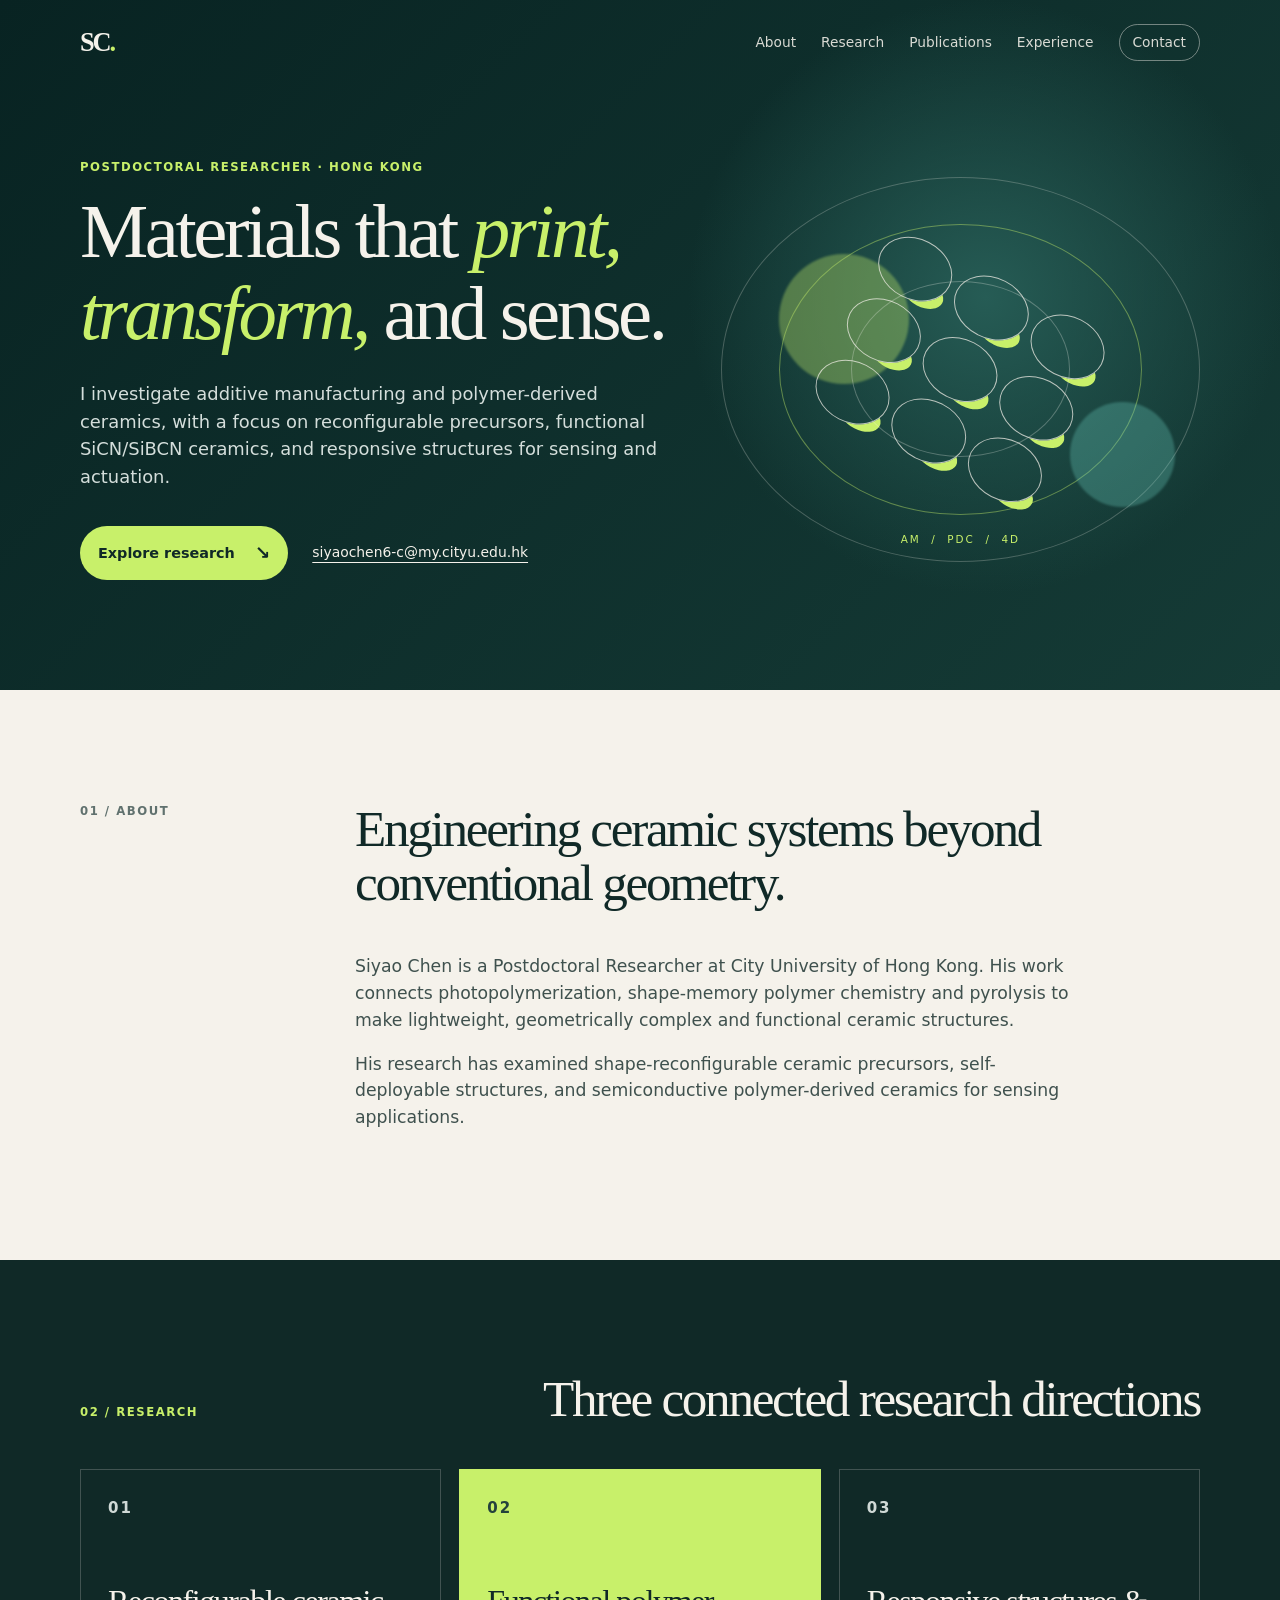
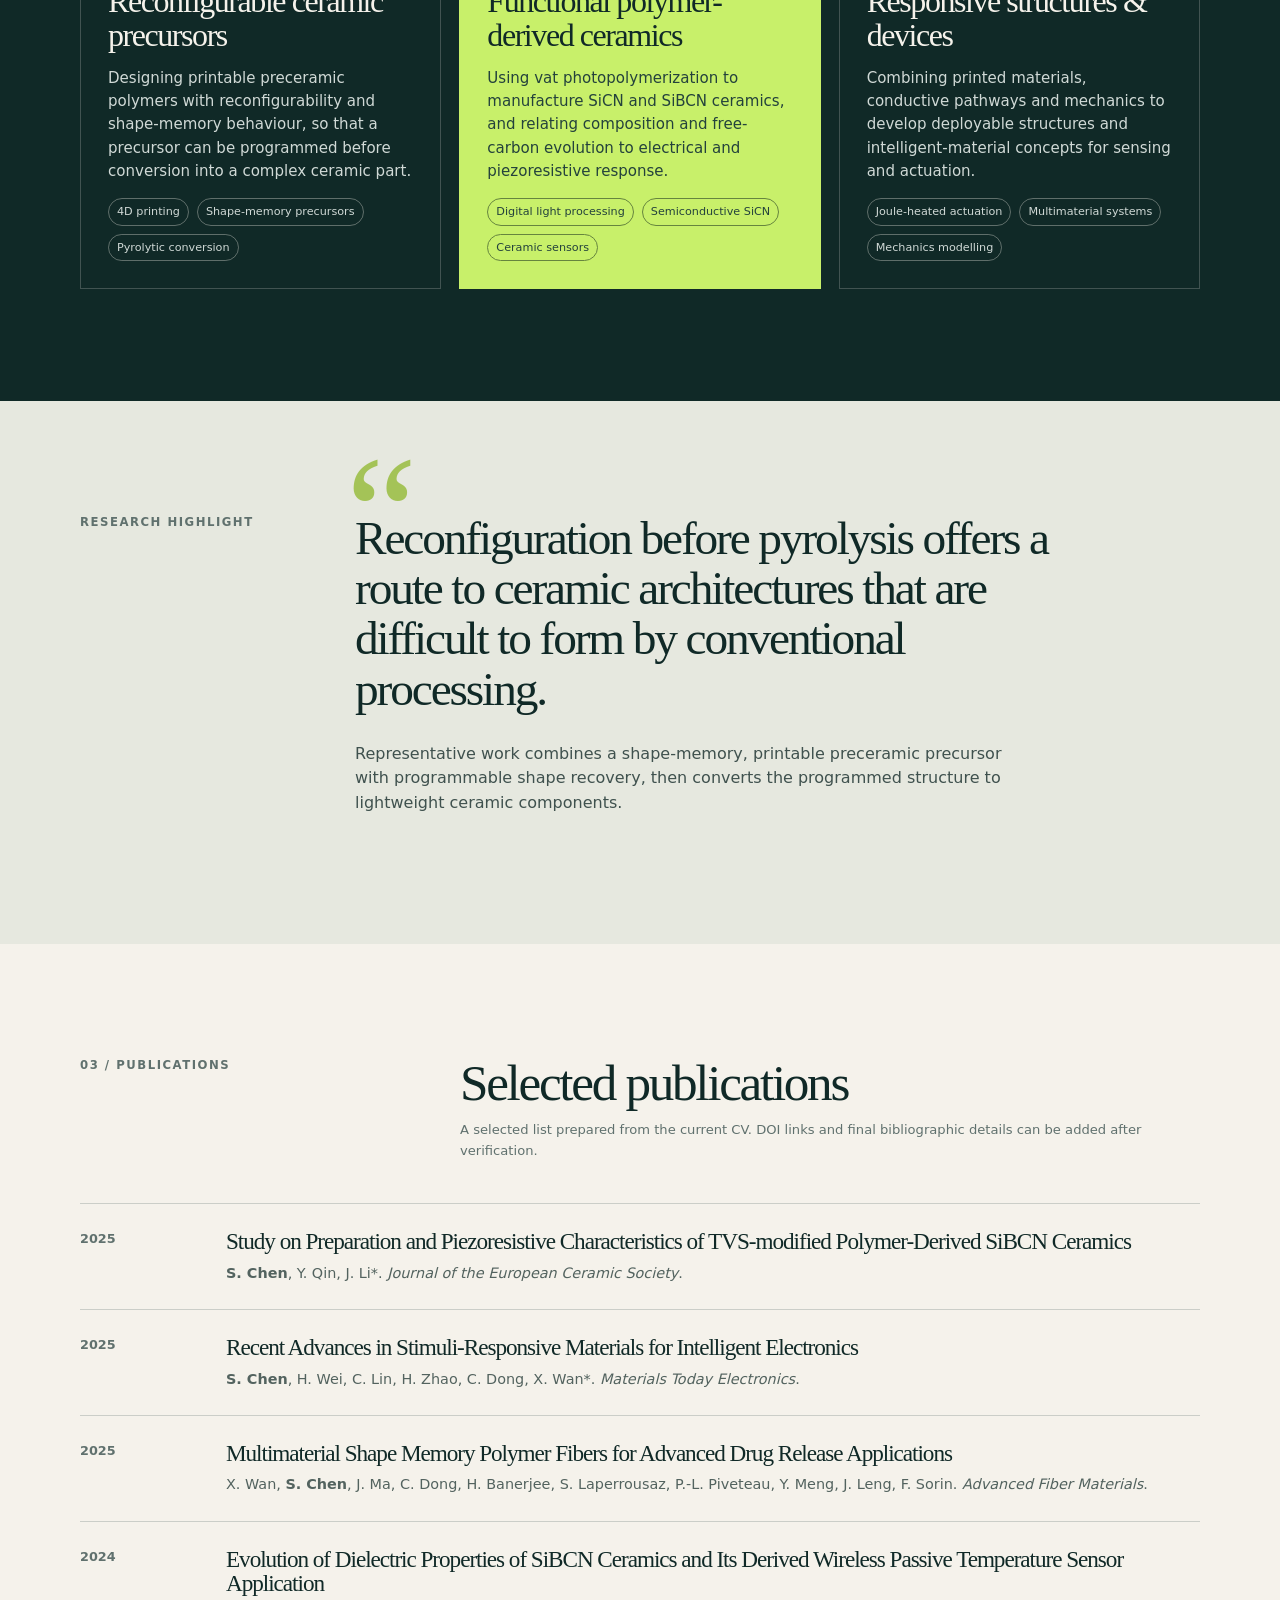
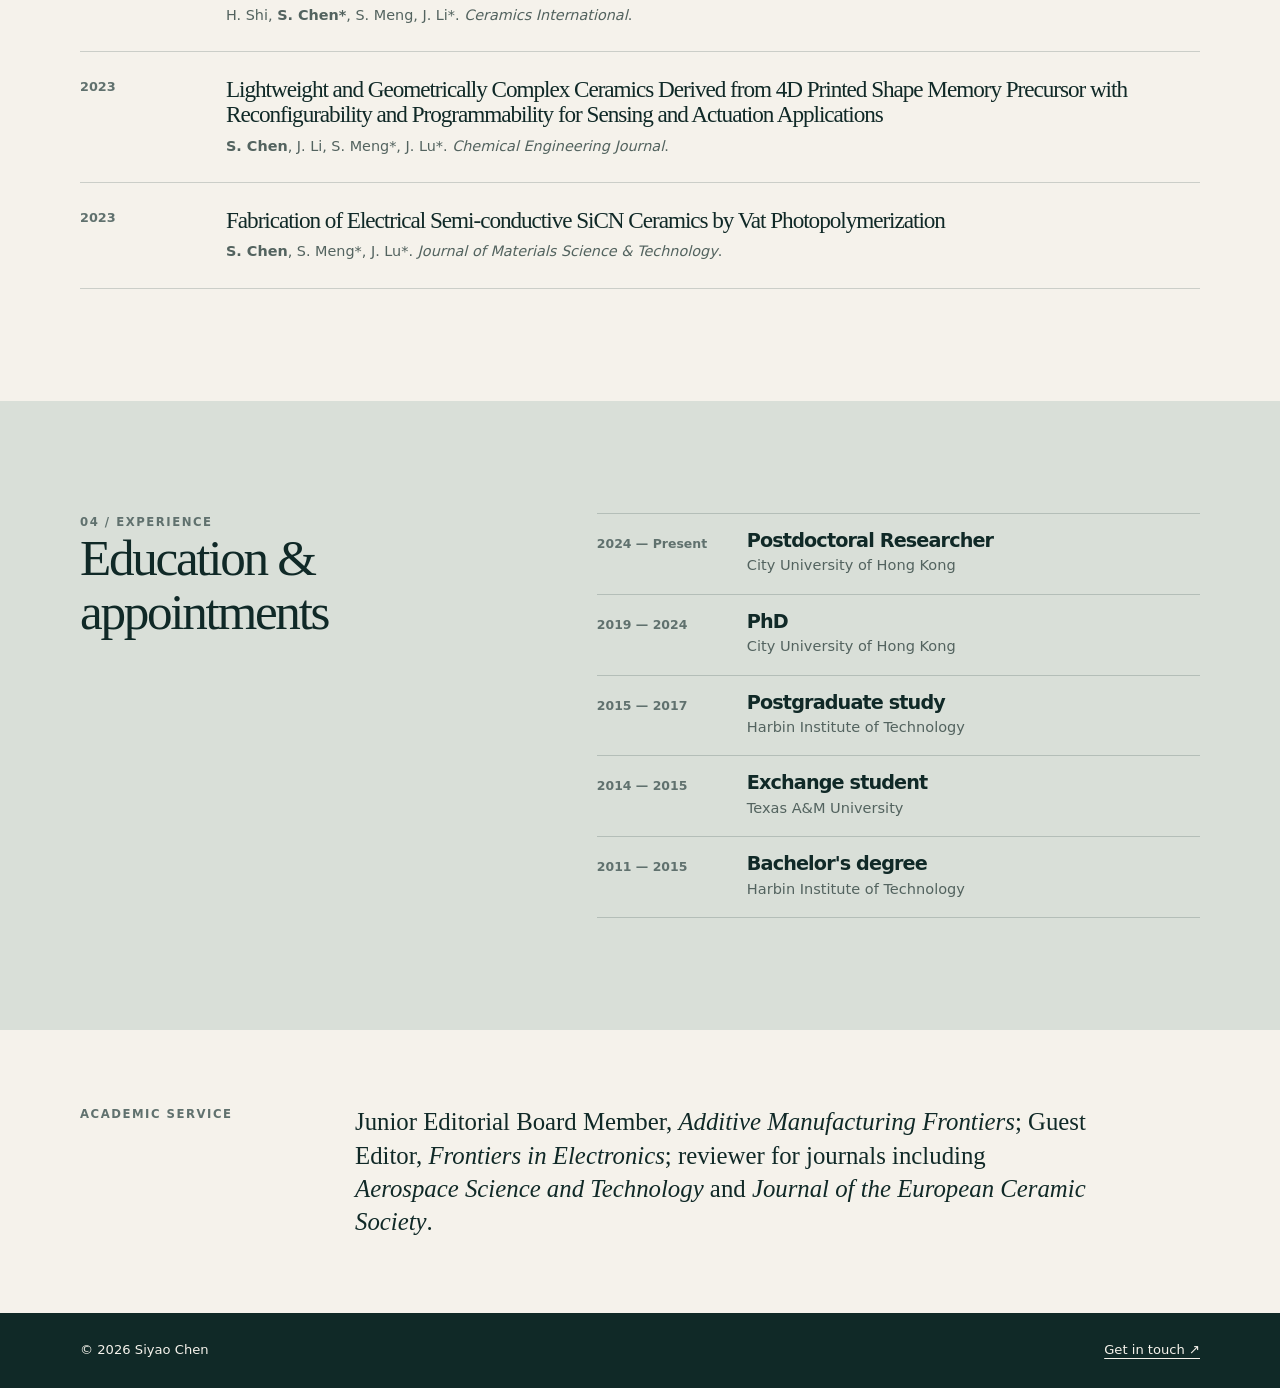
==== index.html @ cddb9f26 "Add files via upload" ====
<!doctype html>
<html lang="en">
  <head>
    <meta charset="utf-8">
    <meta name="viewport" content="width=device-width, initial-scale=1">
    <meta name="description" content="Siyao Chen — Postdoctoral Researcher working on additive manufacturing, polymer-derived ceramics, and intelligent material systems.">
    <meta name="theme-color" content="#0b2928">
    <title>Siyao Chen | Additive Manufacturing &amp; Polymer-Derived Ceramics</title>
    <link rel="stylesheet" href="styles.css">
  </head>
  <body>
    <a class="skip-link" href="#main">Skip to content</a>

    <header class="site-header">
      <div class="shell nav-wrap">
        <a class="wordmark" href="#top" aria-label="Siyao Chen home">SC<span>.</span></a>
        <button class="menu-toggle" type="button" aria-expanded="false" aria-controls="site-nav">
          <span class="sr-only">Open navigation</span><i></i><i></i>
        </button>
        <nav id="site-nav" class="site-nav" aria-label="Primary navigation">
          <a href="#about">About</a>
          <a href="#research">Research</a>
          <a href="#publications">Publications</a>
          <a href="#experience">Experience</a>
          <a class="contact-link" href="mailto:siyaochen6-c@my.cityu.edu.hk">Contact</a>
        </nav>
      </div>
    </header>

    <main id="main">
      <section id="top" class="hero">
        <div class="shell hero-grid">
          <div class="hero-copy">
            <p class="eyebrow">Postdoctoral Researcher · Hong Kong</p>
            <h1>Materials that <em>print, transform,</em> and sense.</h1>
            <p class="lede">I investigate additive manufacturing and polymer-derived ceramics, with a focus on reconfigurable precursors, functional SiCN/SiBCN ceramics, and responsive structures for sensing and actuation.</p>
            <div class="hero-actions">
              <a class="button button-primary" href="#research">Explore research <span>↘</span></a>
              <a class="text-link" href="mailto:siyaochen6-c@my.cityu.edu.hk">siyaochen6-c@my.cityu.edu.hk</a>
            </div>
          </div>
          <div class="hero-art" aria-hidden="true">
            <div class="orb orb-one"></div><div class="orb orb-two"></div>
            <div class="lattice">
              <span></span><span></span><span></span><span></span><span></span><span></span><span></span><span></span><span></span>
            </div>
            <p>AM&nbsp; / &nbsp;PDC&nbsp; / &nbsp;4D</p>
          </div>
        </div>
      </section>

      <section id="about" class="section about-section">
        <div class="shell split-heading">
          <p class="section-index">01 / About</p>
          <div>
            <h2>Engineering ceramic systems beyond conventional geometry.</h2>
            <p>Siyao Chen is a Postdoctoral Researcher at City University of Hong Kong. His work connects photopolymerization, shape-memory polymer chemistry and pyrolysis to make lightweight, geometrically complex and functional ceramic structures.</p>
            <p>His research has examined shape-reconfigurable ceramic precursors, self-deployable structures, and semiconductive polymer-derived ceramics for sensing applications.</p>
          </div>
        </div>
      </section>

      <section id="research" class="section research-section">
        <div class="shell">
          <div class="section-head"><p class="section-index">02 / Research</p><h2>Three connected research directions</h2></div>
          <div class="research-grid">
            <article class="research-card">
              <p class="card-number">01</p>
              <h3>Reconfigurable ceramic precursors</h3>
              <p>Designing printable preceramic polymers with reconfigurability and shape-memory behaviour, so that a precursor can be programmed before conversion into a complex ceramic part.</p>
              <ul><li>4D printing</li><li>Shape-memory precursors</li><li>Pyrolytic conversion</li></ul>
            </article>
            <article class="research-card feature-card">
              <p class="card-number">02</p>
              <h3>Functional polymer-derived ceramics</h3>
              <p>Using vat photopolymerization to manufacture SiCN and SiBCN ceramics, and relating composition and free-carbon evolution to electrical and piezoresistive response.</p>
              <ul><li>Digital light processing</li><li>Semiconductive SiCN</li><li>Ceramic sensors</li></ul>
            </article>
            <article class="research-card">
              <p class="card-number">03</p>
              <h3>Responsive structures &amp; devices</h3>
              <p>Combining printed materials, conductive pathways and mechanics to develop deployable structures and intelligent-material concepts for sensing and actuation.</p>
              <ul><li>Joule-heated actuation</li><li>Multimaterial systems</li><li>Mechanics modelling</li></ul>
            </article>
          </div>
        </div>
      </section>

      <section class="section highlight-section">
        <div class="shell highlight-grid">
          <p class="section-index">Research highlight</p>
          <div class="highlight-copy">
            <p class="quote-mark">“</p>
            <h2>Reconfiguration before pyrolysis offers a route to ceramic architectures that are difficult to form by conventional processing.</h2>
            <p>Representative work combines a shape-memory, printable preceramic precursor with programmable shape recovery, then converts the programmed structure to lightweight ceramic components.</p>
          </div>
        </div>
      </section>

      <section id="publications" class="section publications-section">
        <div class="shell">
          <div class="section-head publication-head"><p class="section-index">03 / Publications</p><div><h2>Selected publications</h2><p class="small-note">A selected list prepared from the current CV. DOI links and final bibliographic details can be added after verification.</p></div></div>
          <ol class="publication-list">
            <li><span class="pub-year">2025</span><div><h3>Study on Preparation and Piezoresistive Characteristics of TVS-modified Polymer-Derived SiBCN Ceramics</h3><p><strong>S. Chen</strong>, Y. Qin, J. Li*. <em>Journal of the European Ceramic Society</em>.</p></div></li>
            <li><span class="pub-year">2025</span><div><h3>Recent Advances in Stimuli-Responsive Materials for Intelligent Electronics</h3><p><strong>S. Chen</strong>, H. Wei, C. Lin, H. Zhao, C. Dong, X. Wan*. <em>Materials Today Electronics</em>.</p></div></li>
            <li><span class="pub-year">2025</span><div><h3>Multimaterial Shape Memory Polymer Fibers for Advanced Drug Release Applications</h3><p>X. Wan, <strong>S. Chen</strong>, J. Ma, C. Dong, H. Banerjee, S. Laperrousaz, P.-L. Piveteau, Y. Meng, J. Leng, F. Sorin. <em>Advanced Fiber Materials</em>.</p></div></li>
            <li><span class="pub-year">2024</span><div><h3>Evolution of Dielectric Properties of SiBCN Ceramics and Its Derived Wireless Passive Temperature Sensor Application</h3><p>H. Shi, <strong>S. Chen*</strong>, S. Meng, J. Li*. <em>Ceramics International</em>.</p></div></li>
            <li><span class="pub-year">2023</span><div><h3>Lightweight and Geometrically Complex Ceramics Derived from 4D Printed Shape Memory Precursor with Reconfigurability and Programmability for Sensing and Actuation Applications</h3><p><strong>S. Chen</strong>, J. Li, S. Meng*, J. Lu*. <em>Chemical Engineering Journal</em>.</p></div></li>
            <li><span class="pub-year">2023</span><div><h3>Fabrication of Electrical Semi-conductive SiCN Ceramics by Vat Photopolymerization</h3><p><strong>S. Chen</strong>, S. Meng*, J. Lu*. <em>Journal of Materials Science &amp; Technology</em>.</p></div></li>
          </ol>
        </div>
      </section>

      <section id="experience" class="section experience-section">
        <div class="shell experience-grid">
          <div><p class="section-index">04 / Experience</p><h2>Education &amp; appointments</h2></div>
          <div class="timeline">
            <article><p>2024 — Present</p><div><h3>Postdoctoral Researcher</h3><p>City University of Hong Kong</p></div></article>
            <article><p>2019 — 2024</p><div><h3>PhD</h3><p>City University of Hong Kong</p></div></article>
            <article><p>2015 — 2017</p><div><h3>Postgraduate study</h3><p>Harbin Institute of Technology</p></div></article>
            <article><p>2014 — 2015</p><div><h3>Exchange student</h3><p>Texas A&amp;M University</p></div></article>
            <article><p>2011 — 2015</p><div><h3>Bachelor's degree</h3><p>Harbin Institute of Technology</p></div></article>
          </div>
        </div>
      </section>

      <section class="section service-section">
        <div class="shell service-grid">
          <p class="section-index">Academic service</p>
          <p>Junior Editorial Board Member, <em>Additive Manufacturing Frontiers</em>; Guest Editor, <em>Frontiers in Electronics</em>; reviewer for journals including <em>Aerospace Science and Technology</em> and <em>Journal of the European Ceramic Society</em>.</p>
        </div>
      </section>
    </main>

    <footer class="site-footer">
      <div class="shell footer-inner"><p>© <span id="year"></span> Siyao Chen</p><a href="mailto:siyaochen6-c@my.cityu.edu.hk">Get in touch ↗</a></div>
    </footer>
    <script src="script.js"></script>
  </body>
</html>
---- styles.css ----
:root { --ink:#102927; --paper:#f5f2eb; --mist:#e6e8df; --acid:#c8f06a; --muted:#60716e; --line:rgba(16,41,39,.18); --serif:Georgia,"Times New Roman",serif; --sans:Inter,ui-sans-serif,system-ui,-apple-system,"Segoe UI",sans-serif; }
* { box-sizing:border-box; } html { scroll-behavior:smooth; } body { margin:0; color:var(--ink); background:var(--paper); font-family:var(--sans); line-height:1.55; } a { color:inherit; } .shell { width:min(1120px,calc(100% - 48px)); margin:auto; } .skip-link { position:fixed; left:16px; top:-50px; z-index:20; padding:8px 12px; background:var(--acid); color:#102927; } .skip-link:focus { top:16px; }
.site-header { position:absolute; inset:0 0 auto; z-index:5; padding:22px 0; color:var(--paper); } .nav-wrap,.site-nav,.hero-actions,.footer-inner { display:flex; align-items:center; } .nav-wrap { justify-content:space-between; } .wordmark { font-family:var(--serif); font-size:1.65rem; font-weight:700; text-decoration:none; letter-spacing:-.08em; } .wordmark span { color:var(--acid); } .site-nav { gap:25px; font-size:.86rem; } .site-nav a { text-decoration:none; opacity:.88; } .site-nav a:hover,.site-nav a:focus { opacity:1; } .site-nav .contact-link { border:1px solid rgba(245,242,235,.5); border-radius:999px; padding:7px 13px; } .menu-toggle { display:none; }
.hero { min-height:690px; padding:158px 0 80px; overflow:hidden; color:var(--paper); background:radial-gradient(circle at 77% 43%,#265c55 0,transparent 28%),linear-gradient(135deg,#082322,#153b36); } .hero-grid { display:grid; grid-template-columns:1.1fr .9fr; gap:55px; align-items:center; } .eyebrow,.section-index,.card-number { margin:0; text-transform:uppercase; letter-spacing:.13em; font-size:.73rem; font-weight:700; } .eyebrow { color:var(--acid); } h1,h2,h3,p { margin-top:0; } h1,h2,h3 { letter-spacing:-.045em; line-height:1.06; } h1 { max-width:680px; margin:15px 0 26px; font-family:var(--serif); font-size:clamp(3.1rem,6vw,5.9rem); font-weight:500; } h1 em { color:var(--acid); font-style:italic; } .lede { max-width:630px; color:#d4dedb; font-size:1.12rem; } .hero-actions { gap:24px; margin-top:35px; flex-wrap:wrap; } .button { display:inline-flex; gap:20px; align-items:center; border-radius:999px; padding:13px 18px; text-decoration:none; font-weight:700; font-size:.9rem; } .button-primary { color:#102927; background:var(--acid); } .button-primary span { font-size:1.15rem; } .text-link { font-size:.87rem; text-underline-offset:5px; }
.hero-art { position:relative; height:385px; border:1px solid rgba(245,242,235,.24); border-radius:50%; isolation:isolate; } .hero-art:before,.hero-art:after { position:absolute; content:""; inset:12%; border:1px solid rgba(200,240,106,.42); border-radius:50%; } .hero-art:after { inset:27%; border-color:rgba(245,242,235,.28); } .hero-art p { position:absolute; left:50%; bottom:14px; width:100%; margin:0; text-align:center; transform:translateX(-50%); letter-spacing:.19em; font-size:.65rem; color:var(--acid); } .orb { position:absolute; border-radius:50%; filter:blur(1px); } .orb-one { width:130px; height:130px; top:20%; left:12%; background:#c8f06a; opacity:.35; } .orb-two { width:105px; height:105px; right:5%; bottom:14%; background:#6ed2c3; opacity:.3; } .lattice { position:absolute; inset:24%; display:grid; grid-template-columns:repeat(3,1fr); gap:8px; transform:rotate(27deg); } .lattice span { border:1px solid rgba(245,242,235,.72); border-radius:50%; box-shadow:18px 18px 0 -17px var(--acid); }
.section { padding:112px 0; } .split-heading { display:grid; grid-template-columns:220px minmax(0,740px); gap:55px; } .section-index { color:var(--muted); } .split-heading h2,.section-head h2,.experience-grid h2 { font-family:var(--serif); font-size:clamp(2.25rem,4vw,4rem); font-weight:500; } .split-heading p:not(.section-index) { max-width:720px; font-size:1.08rem; color:#3f514e; } .research-section { color:var(--paper); background:var(--ink); } .research-section .section-index { color:var(--acid); } .section-head { display:flex; justify-content:space-between; gap:35px; align-items:baseline; margin-bottom:42px; } .section-head h2 { margin:0; } .research-grid { display:grid; grid-template-columns:repeat(3,1fr); gap:18px; } .research-card { min-height:355px; display:flex; flex-direction:column; padding:27px; border:1px solid rgba(245,242,235,.21); } .research-card h3 { margin:65px 0 14px; font-family:var(--serif); font-size:2rem; font-weight:500; } .research-card p { color:#d0d9d6; font-size:.94rem; } .research-card ul { display:flex; gap:8px; flex-wrap:wrap; padding:0; margin:auto 0 0; list-style:none; } .research-card li { border:1px solid rgba(245,242,235,.34); padding:4px 8px; border-radius:999px; color:#d0d9d6; font-size:.7rem; } .feature-card { color:var(--ink); background:var(--acid); border-color:var(--acid); } .feature-card p { color:#24423c; } .feature-card li { border-color:#66853e; color:#24423c; }
.highlight-section { background:var(--mist); } .highlight-grid,.service-grid { display:grid; grid-template-columns:220px minmax(0,740px); gap:55px; } .highlight-copy { position:relative; } .quote-mark { position:absolute; top:-80px; left:-9px; color:#a4c357; font-family:var(--serif); font-size:10rem; line-height:1; } .highlight-copy h2 { position:relative; margin:0 0 28px; font-family:var(--serif); font-size:clamp(2.05rem,3.7vw,3.65rem); font-weight:500; } .highlight-copy > p:last-child { max-width:650px; color:#3f514e; }
.publication-head { align-items:flex-start; } .publication-head > div { max-width:740px; } .small-note { margin:10px 0 0; color:var(--muted); font-size:.82rem; } .publication-list { margin:0; padding:0; list-style:none; border-top:1px solid var(--line); } .publication-list li { display:grid; grid-template-columns:126px 1fr; gap:20px; padding:25px 0; border-bottom:1px solid var(--line); } .pub-year { color:var(--muted); font-size:.8rem; font-weight:700; } .publication-list h3 { margin:0 0 8px; font-family:var(--serif); font-size:1.45rem; font-weight:500; } .publication-list p { margin:0; color:#53635f; font-size:.9rem; } .experience-section { background:#d9dfd8; } .experience-grid { display:grid; grid-template-columns:1fr 1.35fr; gap:70px; } .timeline { border-top:1px solid var(--line); } .timeline article { display:grid; grid-template-columns:135px 1fr; gap:15px; padding:17px 0; border-bottom:1px solid var(--line); } .timeline article > p { margin:3px 0 0; color:var(--muted); font-size:.78rem; font-weight:700; } .timeline h3 { margin:0 0 3px; font-size:1.2rem; } .timeline div p { margin:0; color:#53635f; font-size:.91rem; } .service-section { padding:75px 0; } .service-grid > p:last-child { margin:0; font-family:var(--serif); font-size:1.55rem; line-height:1.34; } .site-footer { padding:27px 0; color:var(--paper); background:var(--ink); } .footer-inner { justify-content:space-between; } .footer-inner p,.footer-inner a { margin:0; font-size:.82rem; } .footer-inner a { text-underline-offset:4px; }
.sr-only { position:absolute; width:1px; height:1px; overflow:hidden; clip:rect(0,0,0,0); white-space:nowrap; } @media (max-width:760px) { .shell { width:min(100% - 36px,1120px); } .site-header { padding:17px 0; } .menu-toggle { display:grid; gap:5px; width:34px; padding:6px; border:0; background:transparent; } .menu-toggle i { display:block; height:1px; background:var(--paper); } .site-nav { position:absolute; top:64px; right:18px; display:none; min-width:190px; padding:17px; flex-direction:column; align-items:flex-start; background:#102927; border:1px solid rgba(245,242,235,.3); } .site-nav.is-open { display:flex; } .hero { min-height:auto; padding:126px 0 58px; } .hero-grid { grid-template-columns:1fr; gap:32px; } .hero-art { height:270px; max-width:350px; margin:auto; } .split-heading,.highlight-grid,.service-grid,.experience-grid { grid-template-columns:1fr; gap:26px; } .section { padding:76px 0; } .section-head { display:block; margin-bottom:28px; } .section-head h2 { margin-top:12px; } .research-grid { grid-template-columns:1fr; } .research-card { min-height:285px; } .research-card h3 { margin-top:42px; } .publication-list li,.timeline article { grid-template-columns:1fr; gap:5px; } .publication-list h3 { font-size:1.25rem; } .highlight-copy h2 { font-size:2.2rem; } .footer-inner { gap:14px; align-items:flex-start; flex-direction:column; } }
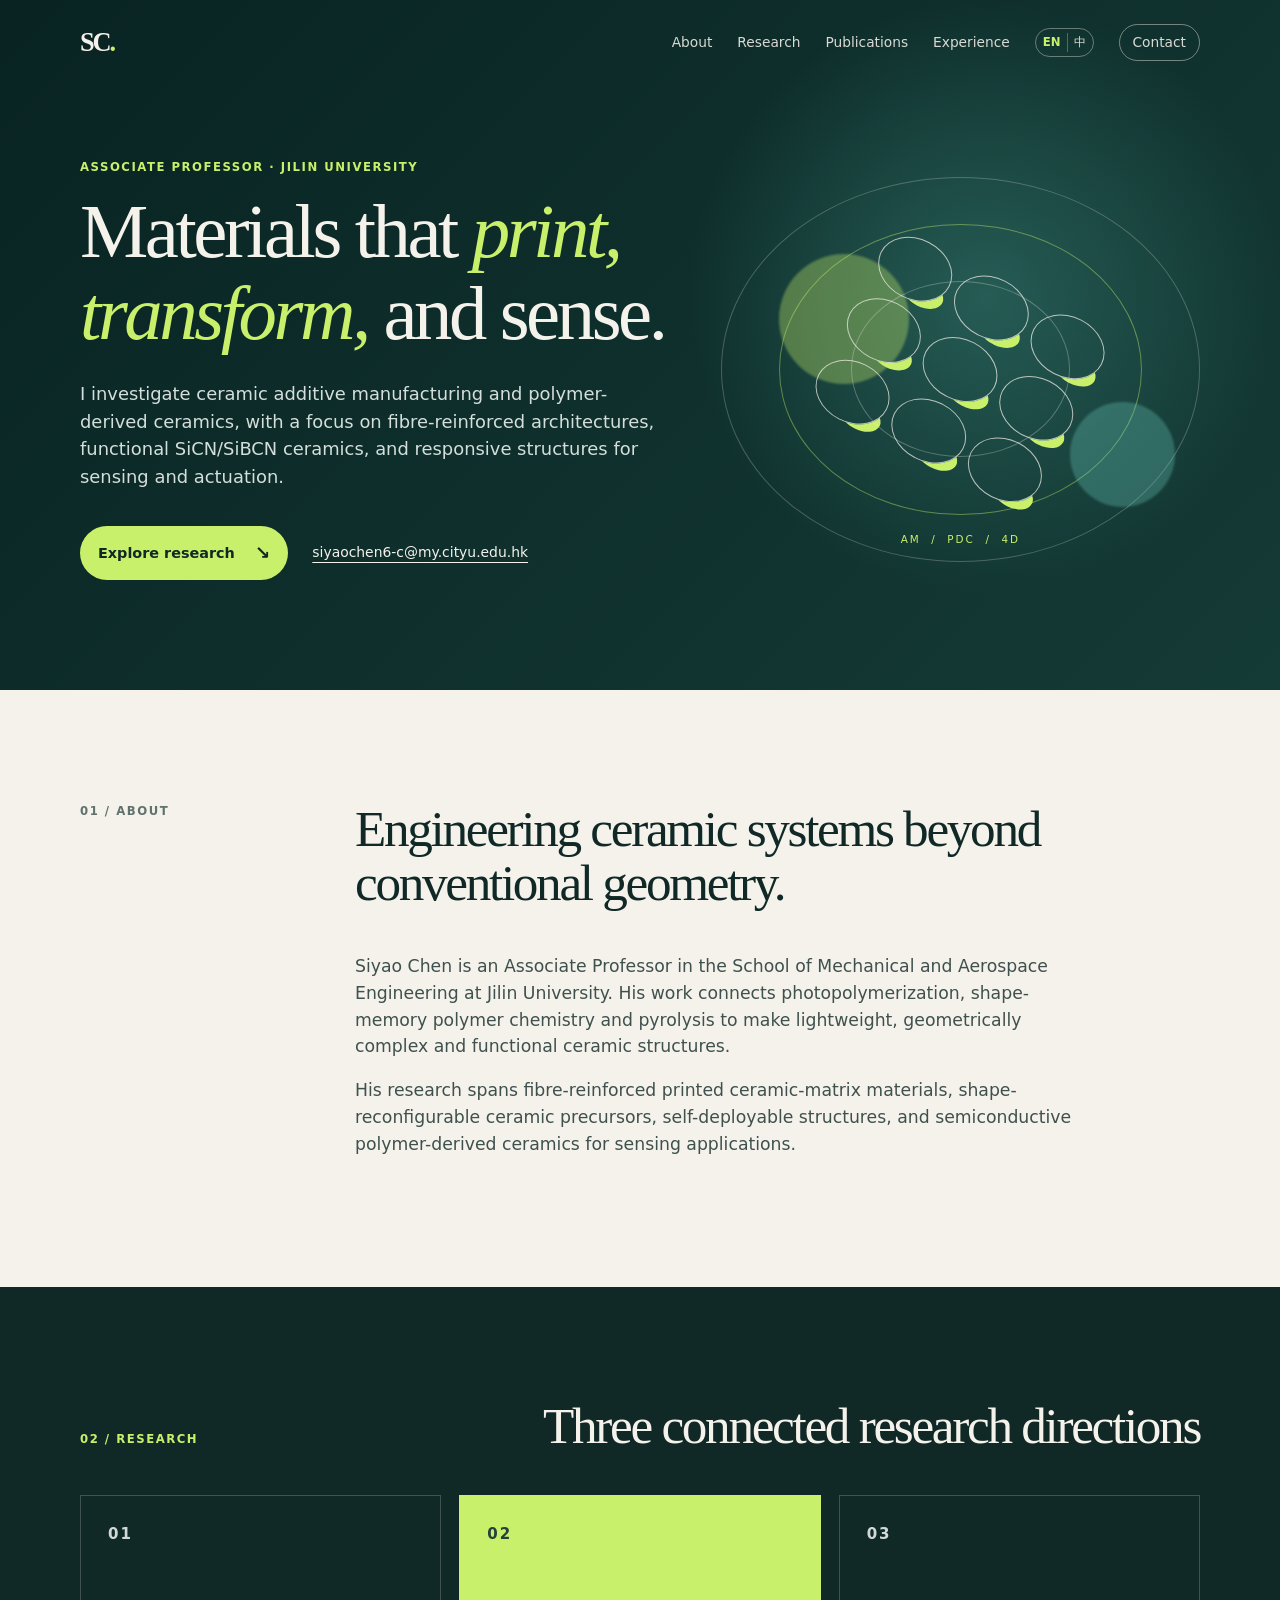
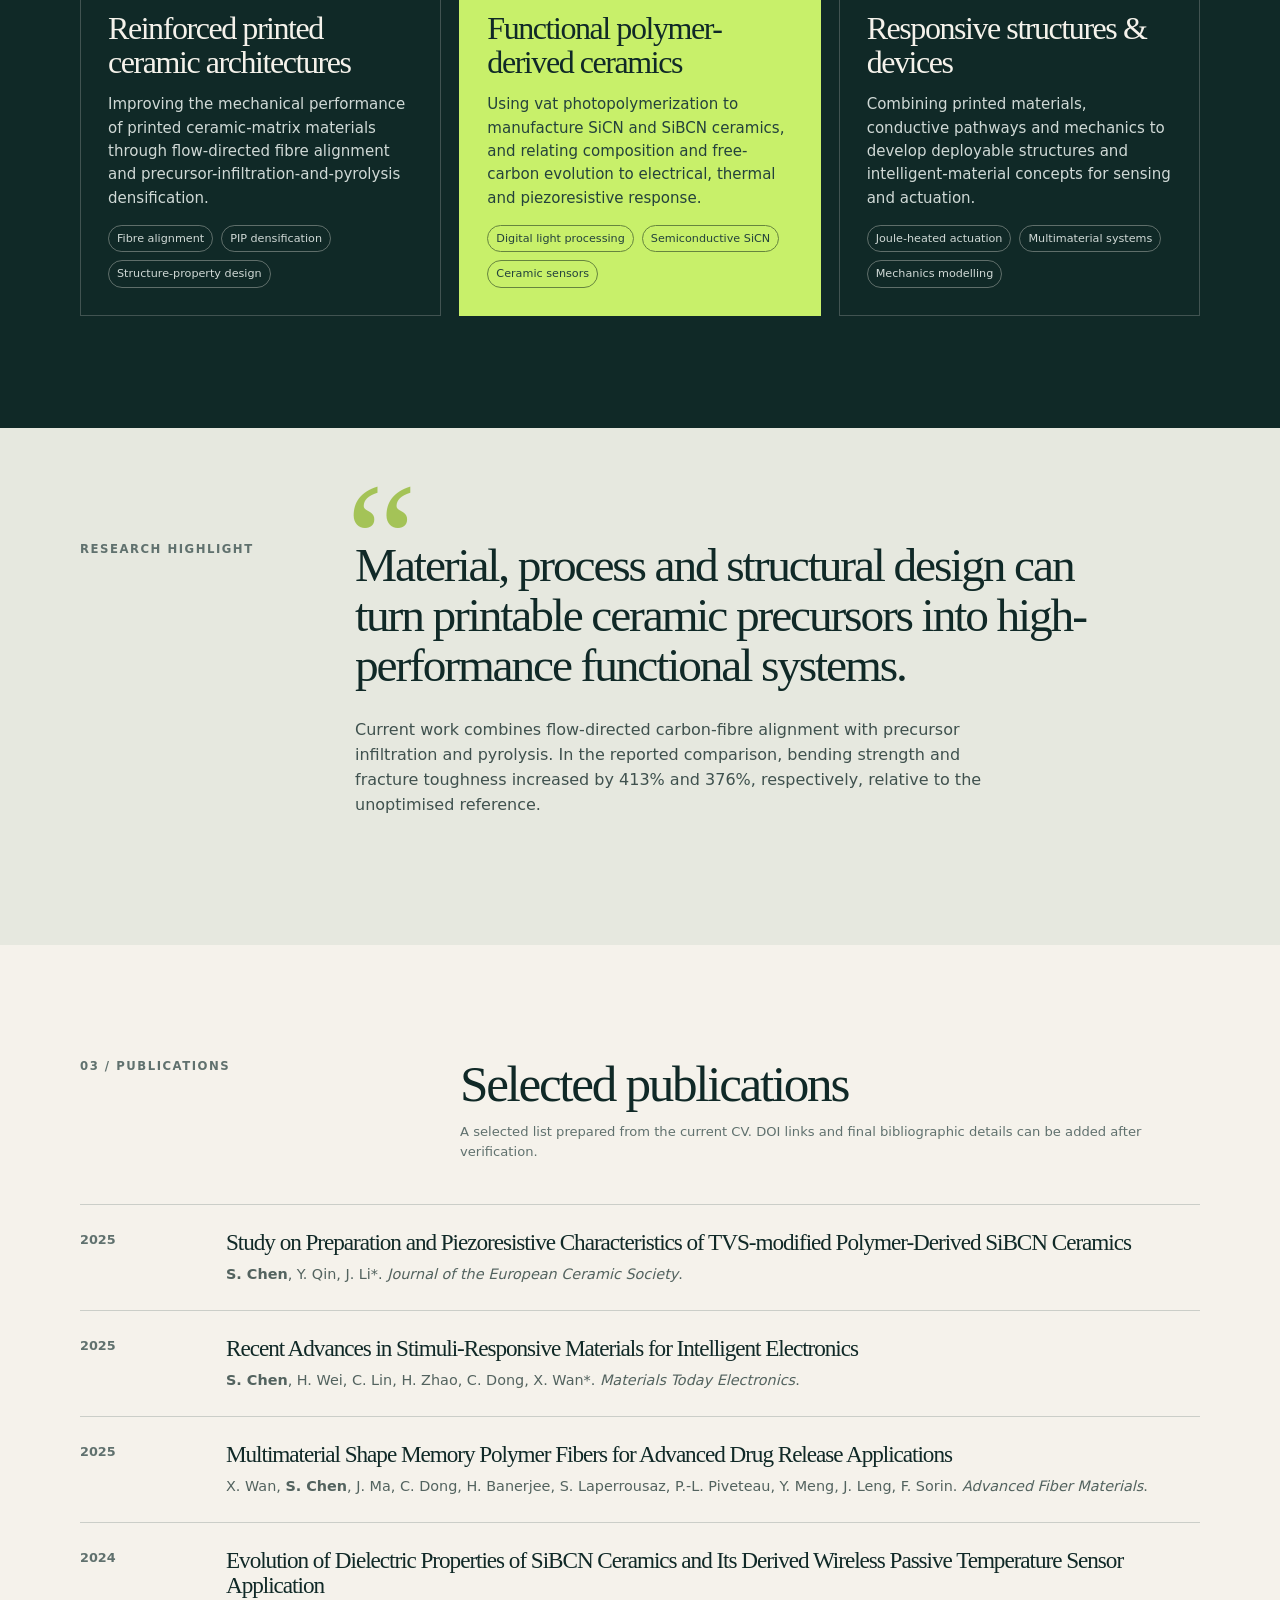
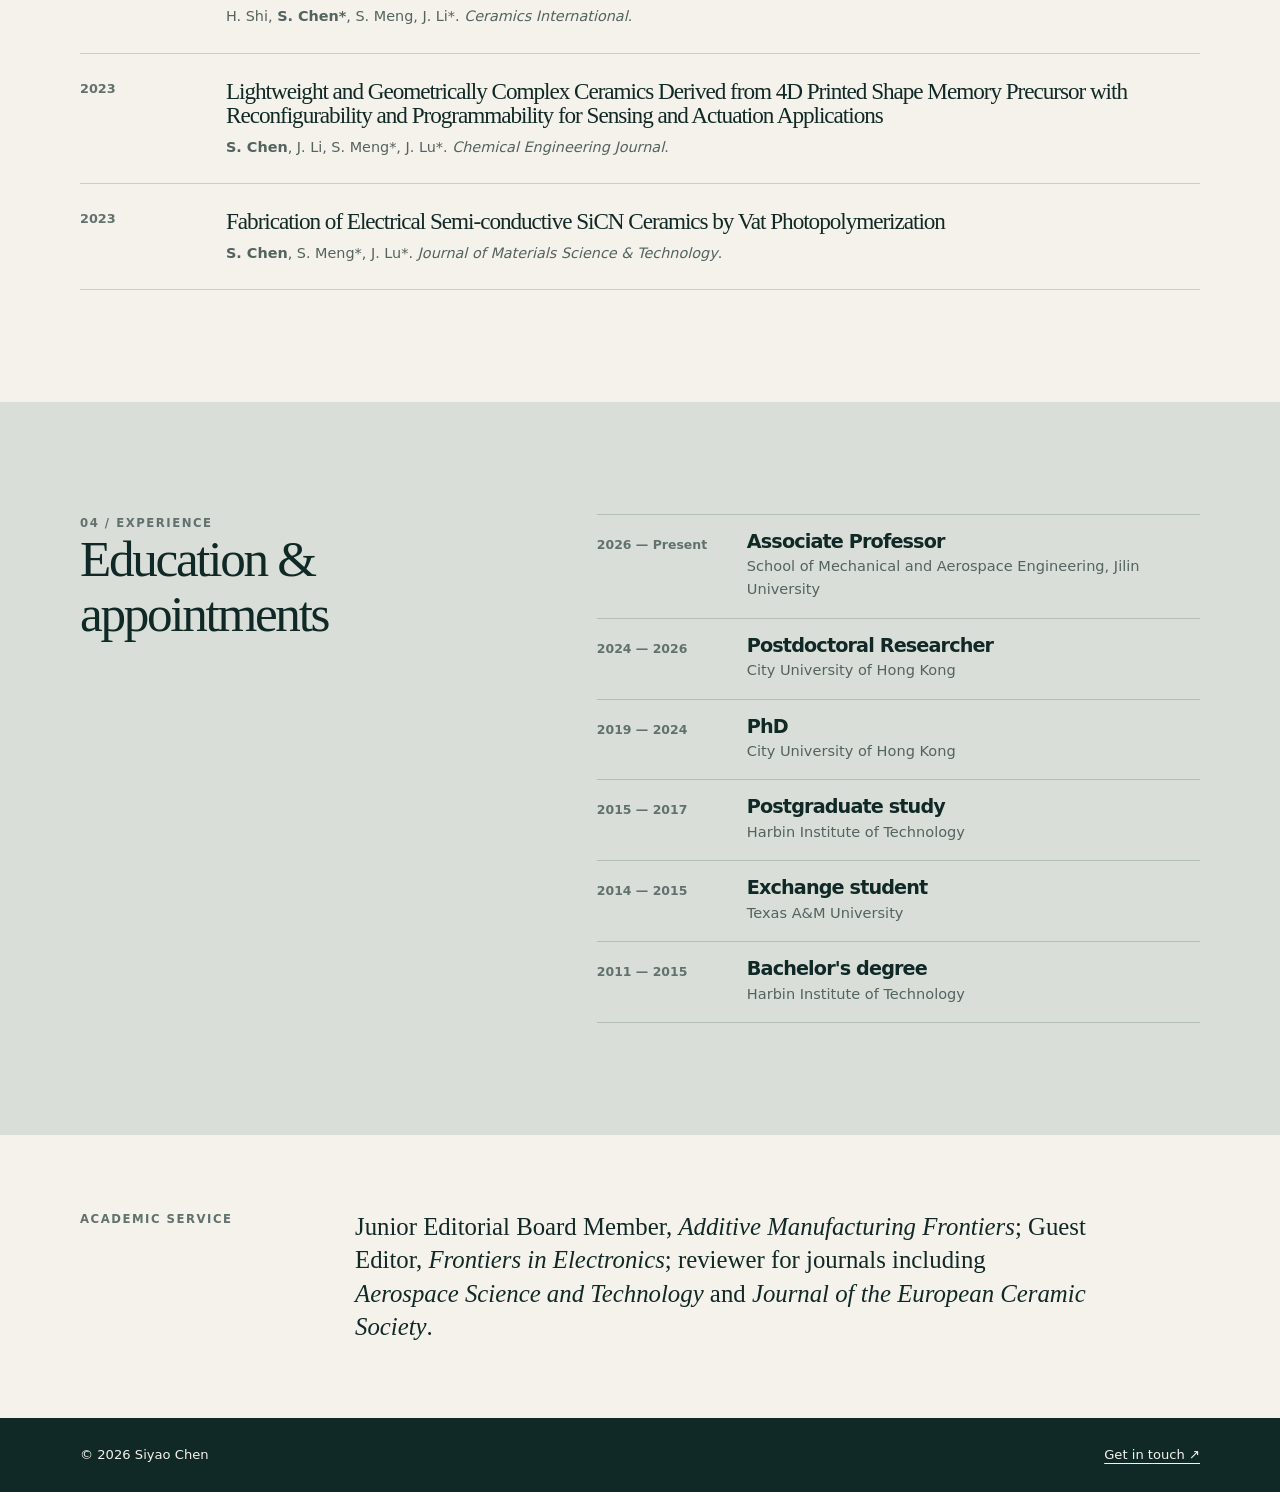
==== commit bd040699: "Add Chinese homepage and language switch" ====
--- a/index.html
+++ b/index.html
@@ -22,6 +22,7 @@
           <a href="#research">Research</a>
           <a href="#publications">Publications</a>
           <a href="#experience">Experience</a>
+          <span class="language-switch" aria-label="Language selection"><span aria-current="page">EN</span><a href="zh.html" lang="zh-CN">中</a></span>
           <a class="contact-link" href="mailto:siyaochen6-c@my.cityu.edu.hk">Contact</a>
         </nav>
       </div>
@@ -31,9 +32,9 @@
       <section id="top" class="hero">
         <div class="shell hero-grid">
           <div class="hero-copy">
-            <p class="eyebrow">Postdoctoral Researcher · Hong Kong</p>
+            <p class="eyebrow">Associate Professor · Jilin University</p>
             <h1>Materials that <em>print, transform,</em> and sense.</h1>
-            <p class="lede">I investigate additive manufacturing and polymer-derived ceramics, with a focus on reconfigurable precursors, functional SiCN/SiBCN ceramics, and responsive structures for sensing and actuation.</p>
+            <p class="lede">I investigate ceramic additive manufacturing and polymer-derived ceramics, with a focus on fibre-reinforced architectures, functional SiCN/SiBCN ceramics, and responsive structures for sensing and actuation.</p>
             <div class="hero-actions">
               <a class="button button-primary" href="#research">Explore research <span>↘</span></a>
               <a class="text-link" href="mailto:siyaochen6-c@my.cityu.edu.hk">siyaochen6-c@my.cityu.edu.hk</a>
@@ -54,8 +55,8 @@
           <p class="section-index">01 / About</p>
           <div>
             <h2>Engineering ceramic systems beyond conventional geometry.</h2>
-            <p>Siyao Chen is a Postdoctoral Researcher at City University of Hong Kong. His work connects photopolymerization, shape-memory polymer chemistry and pyrolysis to make lightweight, geometrically complex and functional ceramic structures.</p>
-            <p>His research has examined shape-reconfigurable ceramic precursors, self-deployable structures, and semiconductive polymer-derived ceramics for sensing applications.</p>
+            <p>Siyao Chen is an Associate Professor in the School of Mechanical and Aerospace Engineering at Jilin University. His work connects photopolymerization, shape-memory polymer chemistry and pyrolysis to make lightweight, geometrically complex and functional ceramic structures.</p>
+            <p>His research spans fibre-reinforced printed ceramic-matrix materials, shape-reconfigurable ceramic precursors, self-deployable structures, and semiconductive polymer-derived ceramics for sensing applications.</p>
           </div>
         </div>
       </section>
@@ -66,14 +67,14 @@
           <div class="research-grid">
             <article class="research-card">
               <p class="card-number">01</p>
-              <h3>Reconfigurable ceramic precursors</h3>
-              <p>Designing printable preceramic polymers with reconfigurability and shape-memory behaviour, so that a precursor can be programmed before conversion into a complex ceramic part.</p>
-              <ul><li>4D printing</li><li>Shape-memory precursors</li><li>Pyrolytic conversion</li></ul>
+              <h3>Reinforced printed ceramic architectures</h3>
+              <p>Improving the mechanical performance of printed ceramic-matrix materials through flow-directed fibre alignment and precursor-infiltration-and-pyrolysis densification.</p>
+              <ul><li>Fibre alignment</li><li>PIP densification</li><li>Structure-property design</li></ul>
             </article>
             <article class="research-card feature-card">
               <p class="card-number">02</p>
               <h3>Functional polymer-derived ceramics</h3>
-              <p>Using vat photopolymerization to manufacture SiCN and SiBCN ceramics, and relating composition and free-carbon evolution to electrical and piezoresistive response.</p>
+              <p>Using vat photopolymerization to manufacture SiCN and SiBCN ceramics, and relating composition and free-carbon evolution to electrical, thermal and piezoresistive response.</p>
               <ul><li>Digital light processing</li><li>Semiconductive SiCN</li><li>Ceramic sensors</li></ul>
             </article>
             <article class="research-card">
@@ -91,8 +92,8 @@
           <p class="section-index">Research highlight</p>
           <div class="highlight-copy">
             <p class="quote-mark">“</p>
-            <h2>Reconfiguration before pyrolysis offers a route to ceramic architectures that are difficult to form by conventional processing.</h2>
-            <p>Representative work combines a shape-memory, printable preceramic precursor with programmable shape recovery, then converts the programmed structure to lightweight ceramic components.</p>
+            <h2>Material, process and structural design can turn printable ceramic precursors into high-performance functional systems.</h2>
+            <p>Current work combines flow-directed carbon-fibre alignment with precursor infiltration and pyrolysis. In the reported comparison, bending strength and fracture toughness increased by 413% and 376%, respectively, relative to the unoptimised reference.</p>
           </div>
         </div>
       </section>
@@ -115,7 +116,8 @@
         <div class="shell experience-grid">
           <div><p class="section-index">04 / Experience</p><h2>Education &amp; appointments</h2></div>
           <div class="timeline">
-            <article><p>2024 — Present</p><div><h3>Postdoctoral Researcher</h3><p>City University of Hong Kong</p></div></article>
+            <article><p>2026 — Present</p><div><h3>Associate Professor</h3><p>School of Mechanical and Aerospace Engineering, Jilin University</p></div></article>
+            <article><p>2024 — 2026</p><div><h3>Postdoctoral Researcher</h3><p>City University of Hong Kong</p></div></article>
             <article><p>2019 — 2024</p><div><h3>PhD</h3><p>City University of Hong Kong</p></div></article>
             <article><p>2015 — 2017</p><div><h3>Postgraduate study</h3><p>Harbin Institute of Technology</p></div></article>
             <article><p>2014 — 2015</p><div><h3>Exchange student</h3><p>Texas A&amp;M University</p></div></article>
--- a/styles.css
+++ b/styles.css
@@ -1,9 +1,9 @@
 :root { --ink:#102927; --paper:#f5f2eb; --mist:#e6e8df; --acid:#c8f06a; --muted:#60716e; --line:rgba(16,41,39,.18); --serif:Georgia,"Times New Roman",serif; --sans:Inter,ui-sans-serif,system-ui,-apple-system,"Segoe UI",sans-serif; }
 * { box-sizing:border-box; } html { scroll-behavior:smooth; } body { margin:0; color:var(--ink); background:var(--paper); font-family:var(--sans); line-height:1.55; } a { color:inherit; } .shell { width:min(1120px,calc(100% - 48px)); margin:auto; } .skip-link { position:fixed; left:16px; top:-50px; z-index:20; padding:8px 12px; background:var(--acid); color:#102927; } .skip-link:focus { top:16px; }
-.site-header { position:absolute; inset:0 0 auto; z-index:5; padding:22px 0; color:var(--paper); } .nav-wrap,.site-nav,.hero-actions,.footer-inner { display:flex; align-items:center; } .nav-wrap { justify-content:space-between; } .wordmark { font-family:var(--serif); font-size:1.65rem; font-weight:700; text-decoration:none; letter-spacing:-.08em; } .wordmark span { color:var(--acid); } .site-nav { gap:25px; font-size:.86rem; } .site-nav a { text-decoration:none; opacity:.88; } .site-nav a:hover,.site-nav a:focus { opacity:1; } .site-nav .contact-link { border:1px solid rgba(245,242,235,.5); border-radius:999px; padding:7px 13px; } .menu-toggle { display:none; }
+.site-header { position:absolute; inset:0 0 auto; z-index:5; padding:22px 0; color:var(--paper); } .nav-wrap,.site-nav,.hero-actions,.footer-inner { display:flex; align-items:center; } .nav-wrap { justify-content:space-between; } .wordmark { font-family:var(--serif); font-size:1.65rem; font-weight:700; text-decoration:none; letter-spacing:-.08em; } .wordmark span { color:var(--acid); } .site-nav { gap:25px; font-size:.86rem; } .site-nav a { text-decoration:none; opacity:.88; } .site-nav a:hover,.site-nav a:focus { opacity:1; } .language-switch { display:inline-flex; gap:6px; align-items:center; padding:4px 7px; border:1px solid rgba(245,242,235,.38); border-radius:999px; font-size:.73rem; } .language-switch span { color:var(--acid); font-weight:800; } .language-switch a { padding-left:6px; border-left:1px solid rgba(245,242,235,.32); } .site-nav .contact-link { border:1px solid rgba(245,242,235,.5); border-radius:999px; padding:7px 13px; } .menu-toggle { display:none; }
 .hero { min-height:690px; padding:158px 0 80px; overflow:hidden; color:var(--paper); background:radial-gradient(circle at 77% 43%,#265c55 0,transparent 28%),linear-gradient(135deg,#082322,#153b36); } .hero-grid { display:grid; grid-template-columns:1.1fr .9fr; gap:55px; align-items:center; } .eyebrow,.section-index,.card-number { margin:0; text-transform:uppercase; letter-spacing:.13em; font-size:.73rem; font-weight:700; } .eyebrow { color:var(--acid); } h1,h2,h3,p { margin-top:0; } h1,h2,h3 { letter-spacing:-.045em; line-height:1.06; } h1 { max-width:680px; margin:15px 0 26px; font-family:var(--serif); font-size:clamp(3.1rem,6vw,5.9rem); font-weight:500; } h1 em { color:var(--acid); font-style:italic; } .lede { max-width:630px; color:#d4dedb; font-size:1.12rem; } .hero-actions { gap:24px; margin-top:35px; flex-wrap:wrap; } .button { display:inline-flex; gap:20px; align-items:center; border-radius:999px; padding:13px 18px; text-decoration:none; font-weight:700; font-size:.9rem; } .button-primary { color:#102927; background:var(--acid); } .button-primary span { font-size:1.15rem; } .text-link { font-size:.87rem; text-underline-offset:5px; }
 .hero-art { position:relative; height:385px; border:1px solid rgba(245,242,235,.24); border-radius:50%; isolation:isolate; } .hero-art:before,.hero-art:after { position:absolute; content:""; inset:12%; border:1px solid rgba(200,240,106,.42); border-radius:50%; } .hero-art:after { inset:27%; border-color:rgba(245,242,235,.28); } .hero-art p { position:absolute; left:50%; bottom:14px; width:100%; margin:0; text-align:center; transform:translateX(-50%); letter-spacing:.19em; font-size:.65rem; color:var(--acid); } .orb { position:absolute; border-radius:50%; filter:blur(1px); } .orb-one { width:130px; height:130px; top:20%; left:12%; background:#c8f06a; opacity:.35; } .orb-two { width:105px; height:105px; right:5%; bottom:14%; background:#6ed2c3; opacity:.3; } .lattice { position:absolute; inset:24%; display:grid; grid-template-columns:repeat(3,1fr); gap:8px; transform:rotate(27deg); } .lattice span { border:1px solid rgba(245,242,235,.72); border-radius:50%; box-shadow:18px 18px 0 -17px var(--acid); }
 .section { padding:112px 0; } .split-heading { display:grid; grid-template-columns:220px minmax(0,740px); gap:55px; } .section-index { color:var(--muted); } .split-heading h2,.section-head h2,.experience-grid h2 { font-family:var(--serif); font-size:clamp(2.25rem,4vw,4rem); font-weight:500; } .split-heading p:not(.section-index) { max-width:720px; font-size:1.08rem; color:#3f514e; } .research-section { color:var(--paper); background:var(--ink); } .research-section .section-index { color:var(--acid); } .section-head { display:flex; justify-content:space-between; gap:35px; align-items:baseline; margin-bottom:42px; } .section-head h2 { margin:0; } .research-grid { display:grid; grid-template-columns:repeat(3,1fr); gap:18px; } .research-card { min-height:355px; display:flex; flex-direction:column; padding:27px; border:1px solid rgba(245,242,235,.21); } .research-card h3 { margin:65px 0 14px; font-family:var(--serif); font-size:2rem; font-weight:500; } .research-card p { color:#d0d9d6; font-size:.94rem; } .research-card ul { display:flex; gap:8px; flex-wrap:wrap; padding:0; margin:auto 0 0; list-style:none; } .research-card li { border:1px solid rgba(245,242,235,.34); padding:4px 8px; border-radius:999px; color:#d0d9d6; font-size:.7rem; } .feature-card { color:var(--ink); background:var(--acid); border-color:var(--acid); } .feature-card p { color:#24423c; } .feature-card li { border-color:#66853e; color:#24423c; }
 .highlight-section { background:var(--mist); } .highlight-grid,.service-grid { display:grid; grid-template-columns:220px minmax(0,740px); gap:55px; } .highlight-copy { position:relative; } .quote-mark { position:absolute; top:-80px; left:-9px; color:#a4c357; font-family:var(--serif); font-size:10rem; line-height:1; } .highlight-copy h2 { position:relative; margin:0 0 28px; font-family:var(--serif); font-size:clamp(2.05rem,3.7vw,3.65rem); font-weight:500; } .highlight-copy > p:last-child { max-width:650px; color:#3f514e; }
 .publication-head { align-items:flex-start; } .publication-head > div { max-width:740px; } .small-note { margin:10px 0 0; color:var(--muted); font-size:.82rem; } .publication-list { margin:0; padding:0; list-style:none; border-top:1px solid var(--line); } .publication-list li { display:grid; grid-template-columns:126px 1fr; gap:20px; padding:25px 0; border-bottom:1px solid var(--line); } .pub-year { color:var(--muted); font-size:.8rem; font-weight:700; } .publication-list h3 { margin:0 0 8px; font-family:var(--serif); font-size:1.45rem; font-weight:500; } .publication-list p { margin:0; color:#53635f; font-size:.9rem; } .experience-section { background:#d9dfd8; } .experience-grid { display:grid; grid-template-columns:1fr 1.35fr; gap:70px; } .timeline { border-top:1px solid var(--line); } .timeline article { display:grid; grid-template-columns:135px 1fr; gap:15px; padding:17px 0; border-bottom:1px solid var(--line); } .timeline article > p { margin:3px 0 0; color:var(--muted); font-size:.78rem; font-weight:700; } .timeline h3 { margin:0 0 3px; font-size:1.2rem; } .timeline div p { margin:0; color:#53635f; font-size:.91rem; } .service-section { padding:75px 0; } .service-grid > p:last-child { margin:0; font-family:var(--serif); font-size:1.55rem; line-height:1.34; } .site-footer { padding:27px 0; color:var(--paper); background:var(--ink); } .footer-inner { justify-content:space-between; } .footer-inner p,.footer-inner a { margin:0; font-size:.82rem; } .footer-inner a { text-underline-offset:4px; }
-.sr-only { position:absolute; width:1px; height:1px; overflow:hidden; clip:rect(0,0,0,0); white-space:nowrap; } @media (max-width:760px) { .shell { width:min(100% - 36px,1120px); } .site-header { padding:17px 0; } .menu-toggle { display:grid; gap:5px; width:34px; padding:6px; border:0; background:transparent; } .menu-toggle i { display:block; height:1px; background:var(--paper); } .site-nav { position:absolute; top:64px; right:18px; display:none; min-width:190px; padding:17px; flex-direction:column; align-items:flex-start; background:#102927; border:1px solid rgba(245,242,235,.3); } .site-nav.is-open { display:flex; } .hero { min-height:auto; padding:126px 0 58px; } .hero-grid { grid-template-columns:1fr; gap:32px; } .hero-art { height:270px; max-width:350px; margin:auto; } .split-heading,.highlight-grid,.service-grid,.experience-grid { grid-template-columns:1fr; gap:26px; } .section { padding:76px 0; } .section-head { display:block; margin-bottom:28px; } .section-head h2 { margin-top:12px; } .research-grid { grid-template-columns:1fr; } .research-card { min-height:285px; } .research-card h3 { margin-top:42px; } .publication-list li,.timeline article { grid-template-columns:1fr; gap:5px; } .publication-list h3 { font-size:1.25rem; } .highlight-copy h2 { font-size:2.2rem; } .footer-inner { gap:14px; align-items:flex-start; flex-direction:column; } }
+.sr-only { position:absolute; width:1px; height:1px; overflow:hidden; clip:rect(0,0,0,0); white-space:nowrap; } .zh { font-family:"Noto Sans SC","Microsoft YaHei",var(--sans); } .zh h1,.zh h2,.zh h3,.zh .highlight-copy h2,.zh .publication-list h3,.zh .service-grid > p:last-child { font-family:"Noto Serif SC","Songti SC","STSong",var(--serif); letter-spacing:-.025em; } @media (max-width:760px) { .shell { width:min(100% - 36px,1120px); } .site-header { padding:17px 0; } .menu-toggle { display:grid; gap:5px; width:34px; padding:6px; border:0; background:transparent; } .menu-toggle i { display:block; height:1px; background:var(--paper); } .site-nav { position:absolute; top:64px; right:18px; display:none; min-width:190px; padding:17px; flex-direction:column; align-items:flex-start; background:#102927; border:1px solid rgba(245,242,235,.3); } .site-nav.is-open { display:flex; } .hero { min-height:auto; padding:126px 0 58px; } .hero-grid { grid-template-columns:1fr; gap:32px; } .hero-art { height:270px; max-width:350px; margin:auto; } .split-heading,.highlight-grid,.service-grid,.experience-grid { grid-template-columns:1fr; gap:26px; } .section { padding:76px 0; } .section-head { display:block; margin-bottom:28px; } .section-head h2 { margin-top:12px; } .research-grid { grid-template-columns:1fr; } .research-card { min-height:285px; } .research-card h3 { margin-top:42px; } .publication-list li,.timeline article { grid-template-columns:1fr; gap:5px; } .publication-list h3 { font-size:1.25rem; } .highlight-copy h2 { font-size:2.2rem; } .footer-inner { gap:14px; align-items:flex-start; flex-direction:column; } }
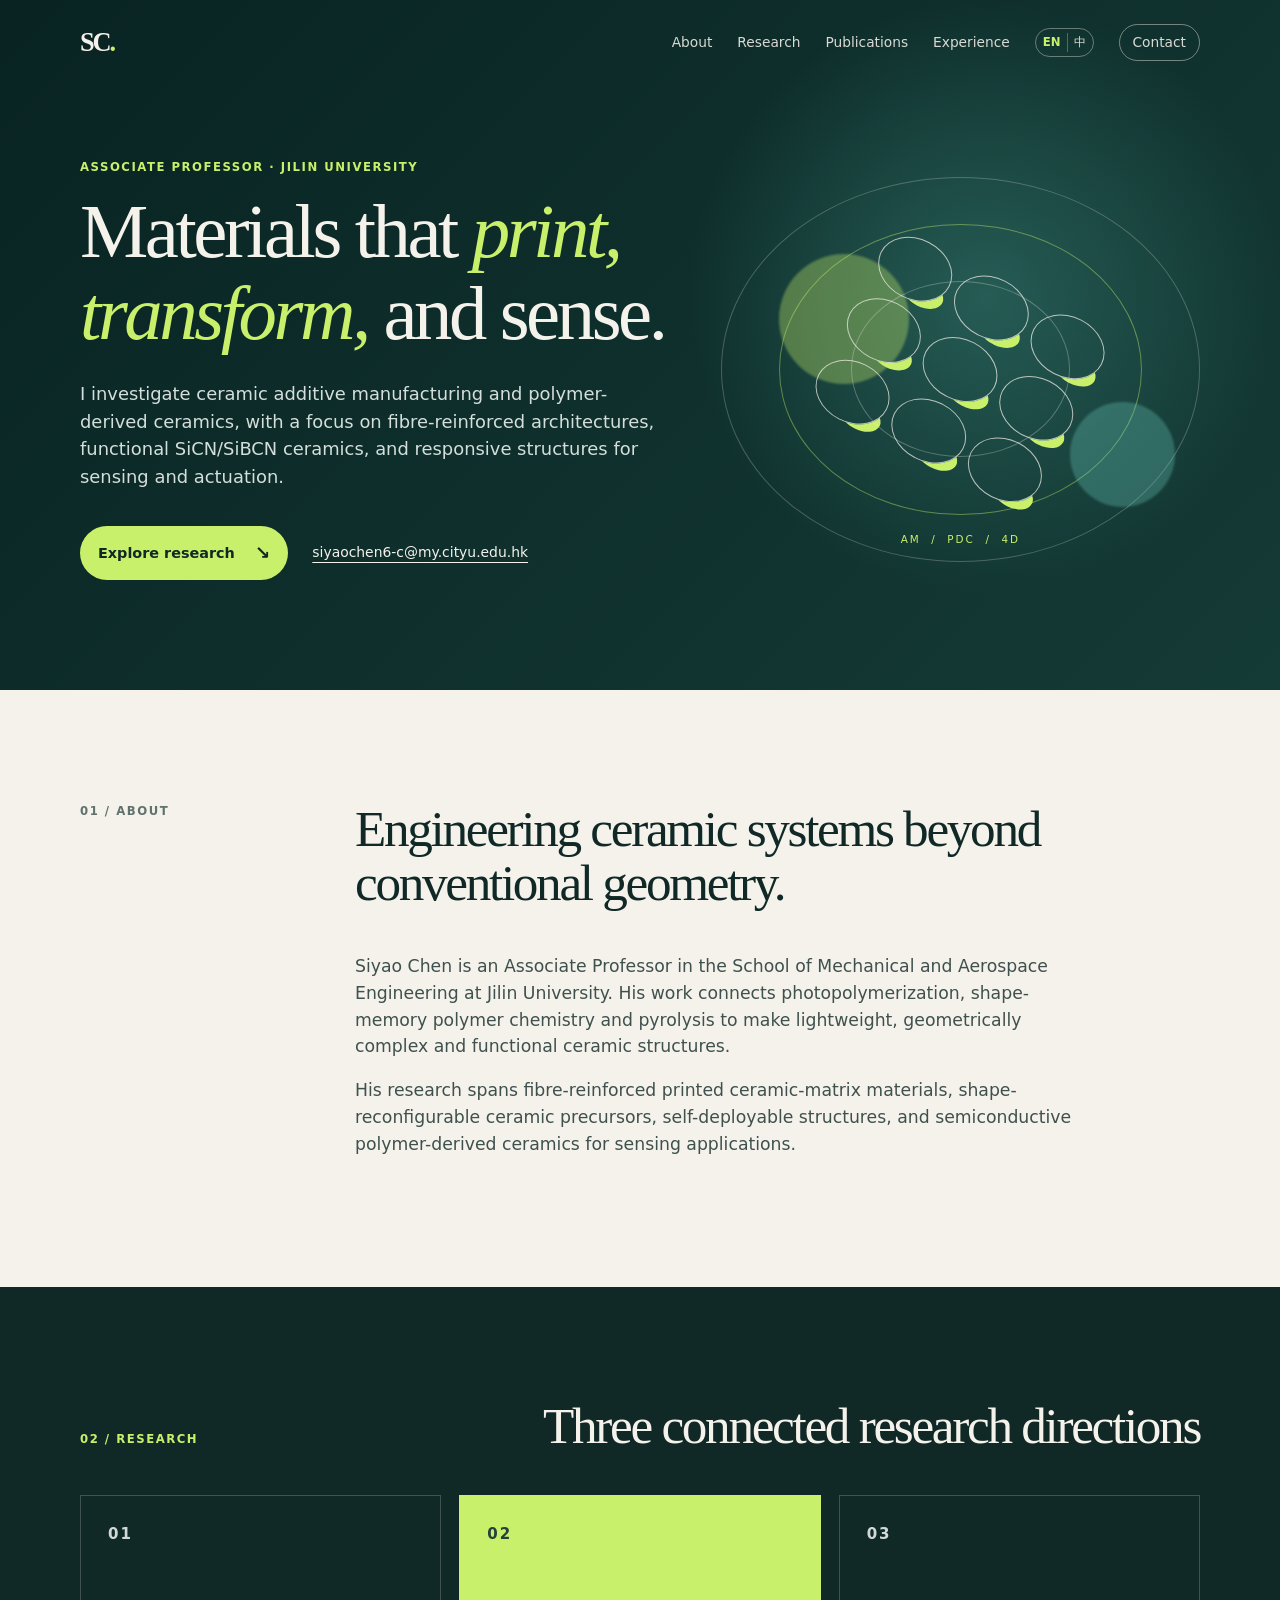
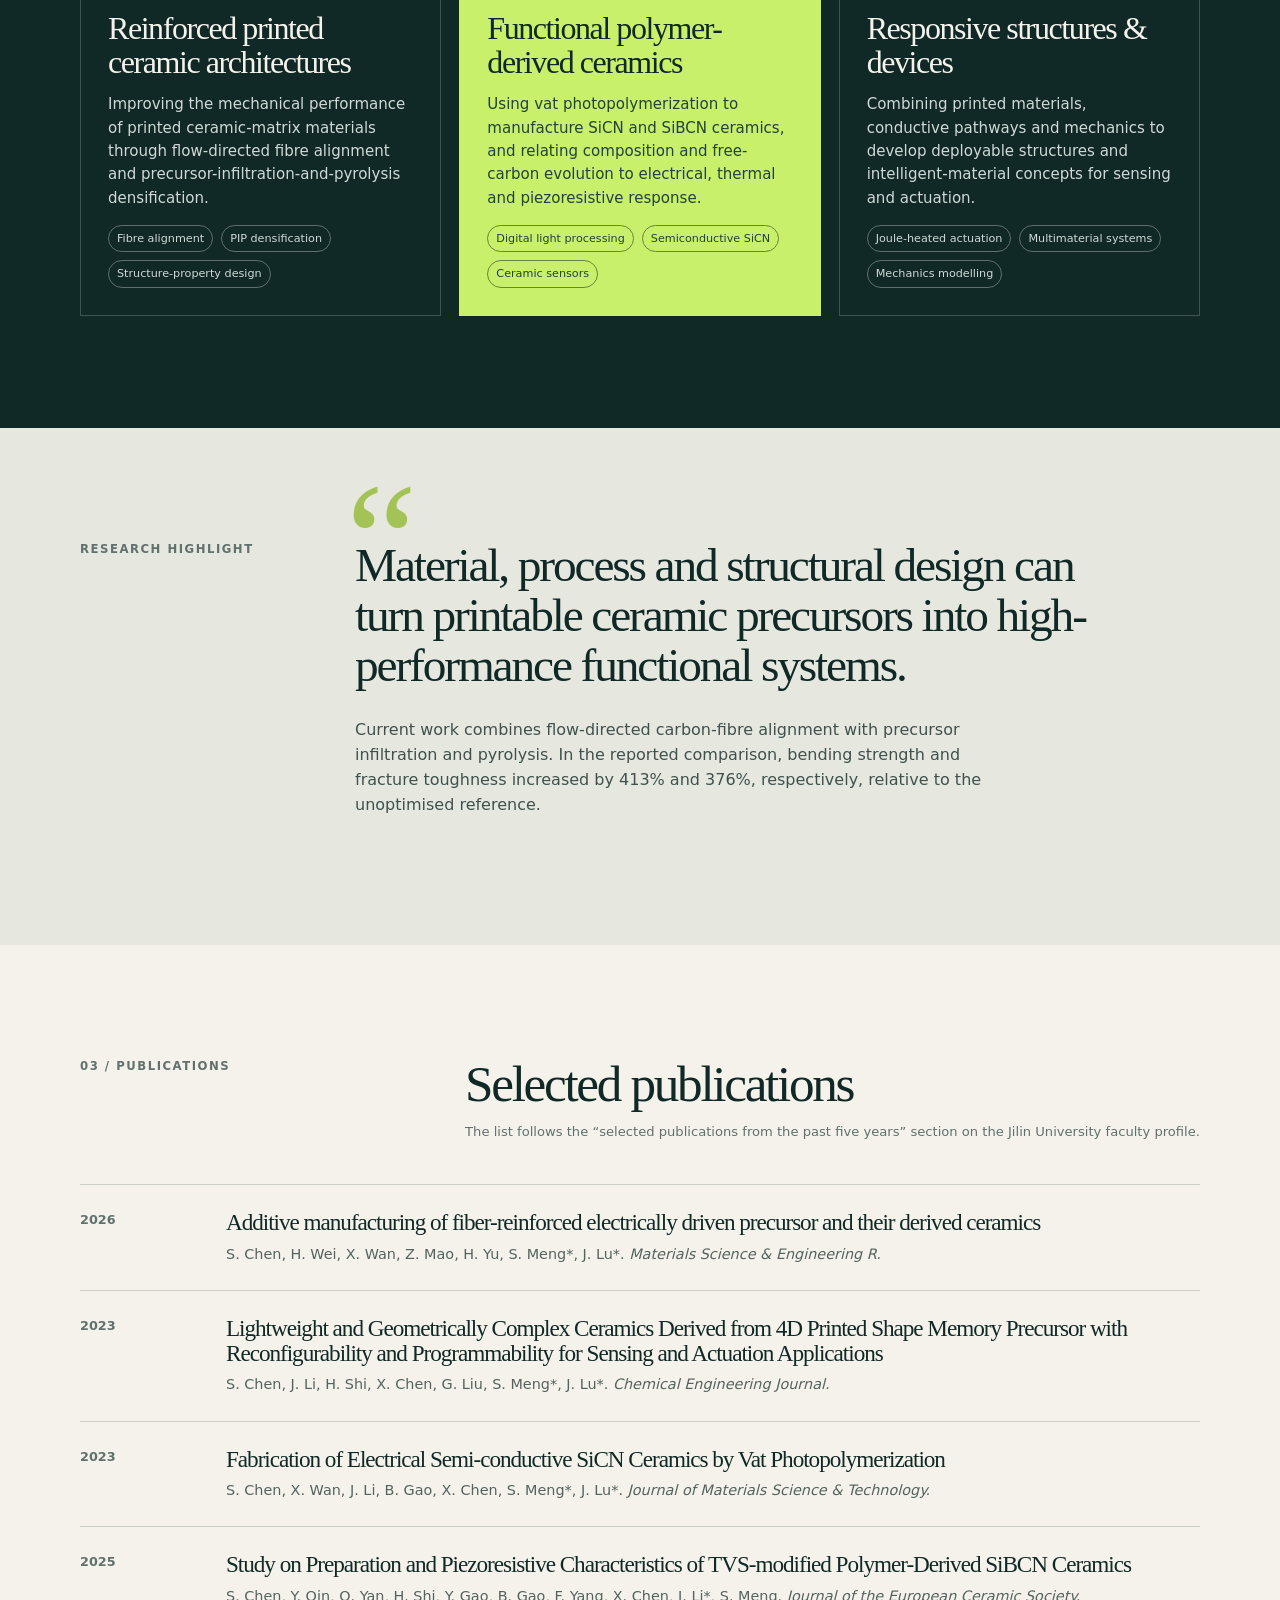
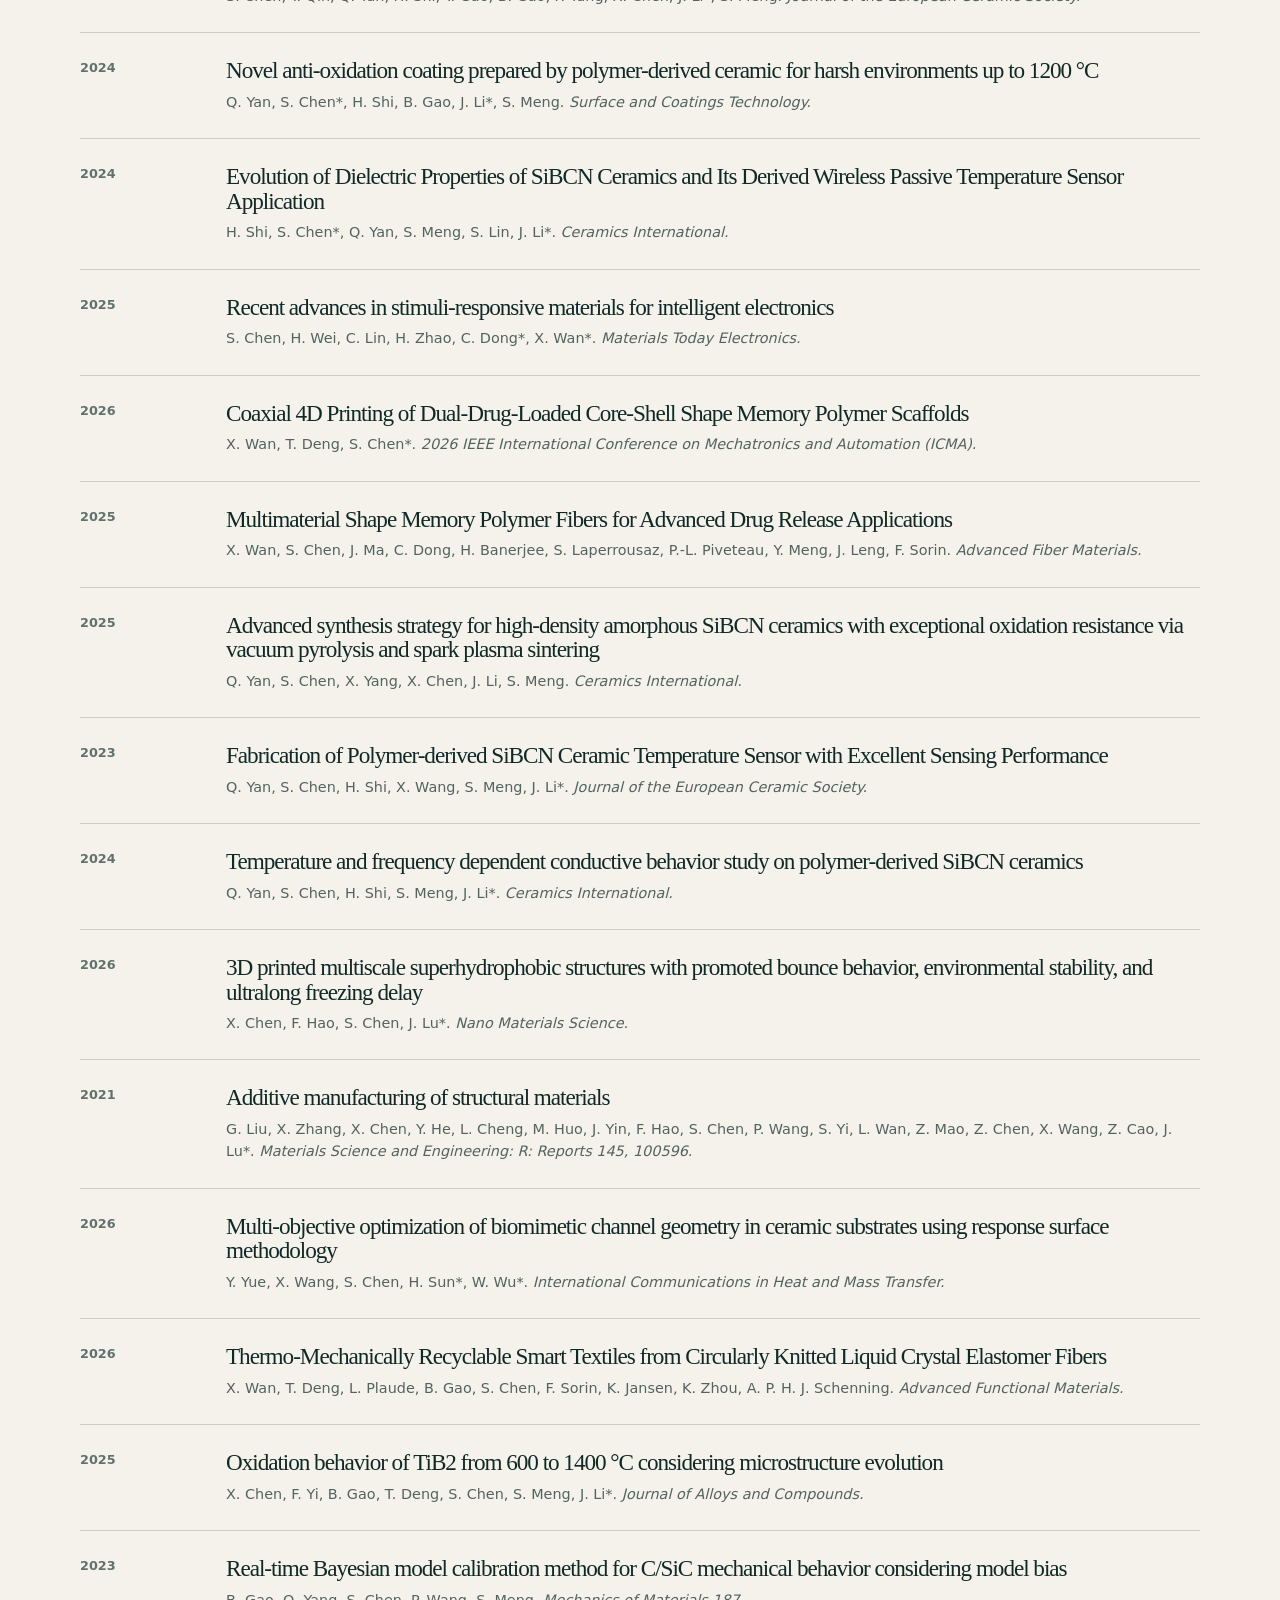
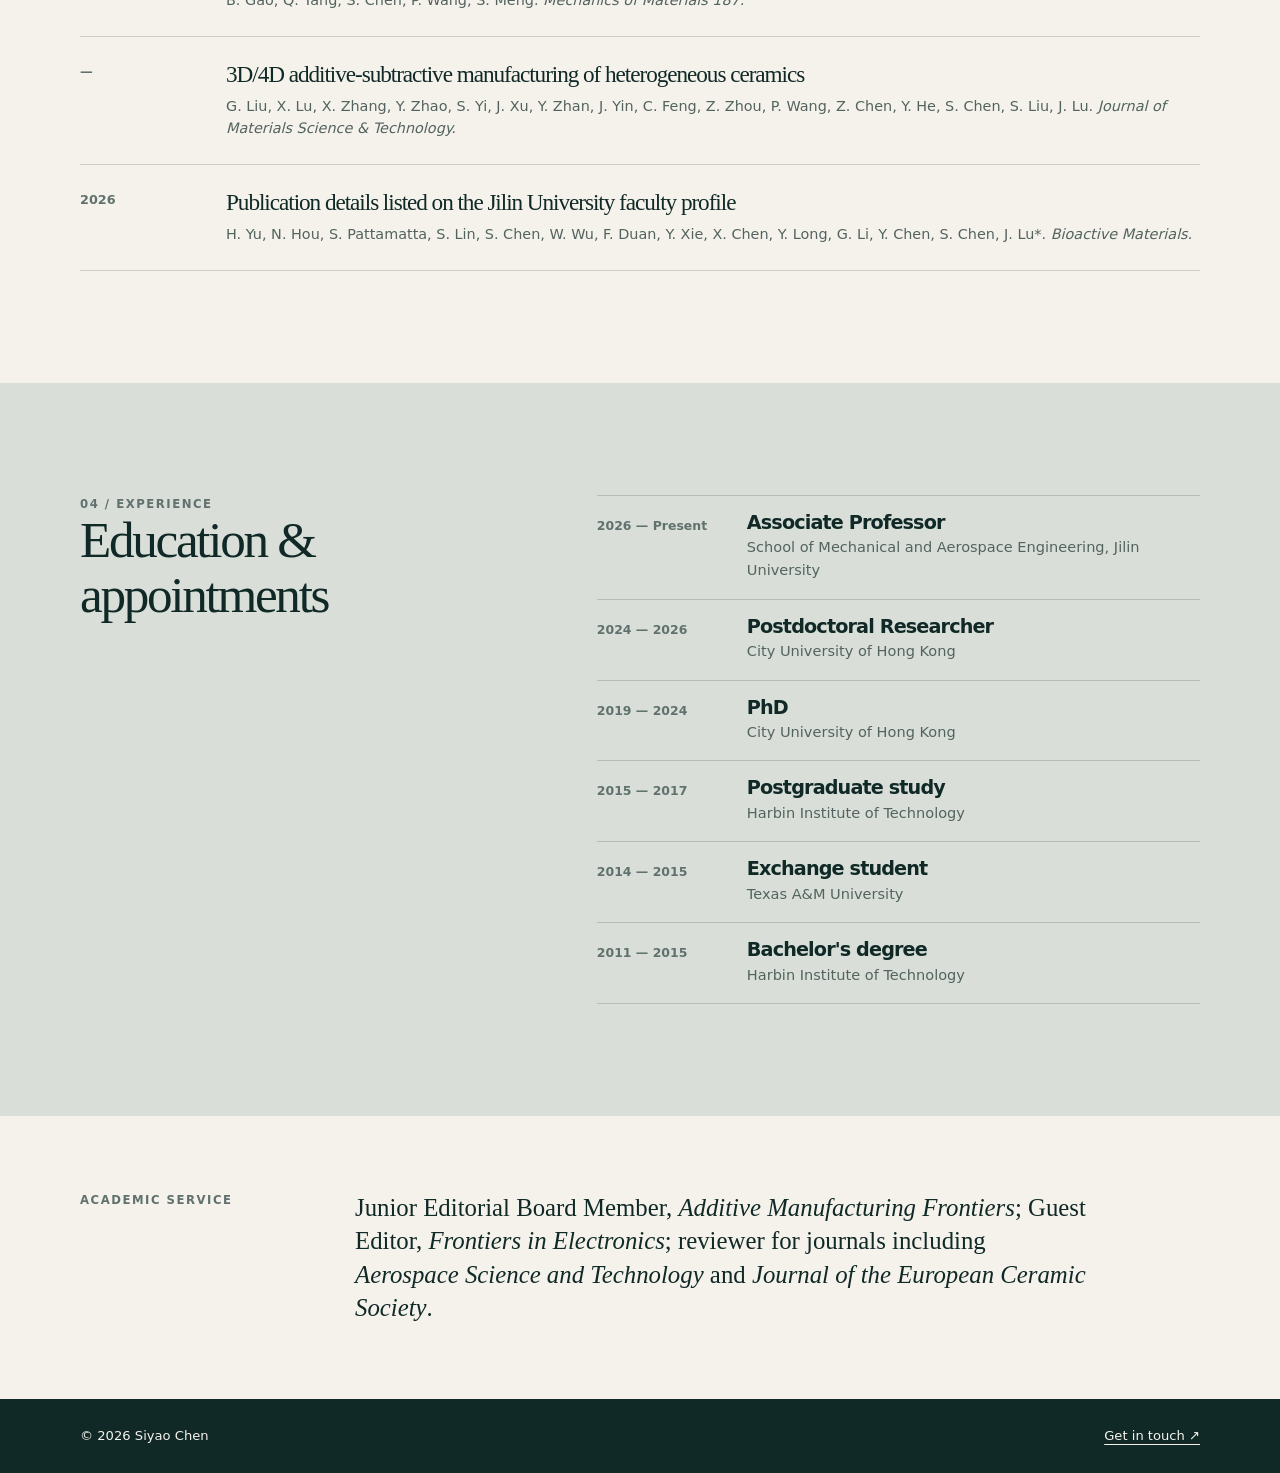
==== commit f070f656: "Refresh publication list from JLU profile" ====
--- a/index.html
+++ b/index.html
@@ -100,15 +100,8 @@
 
       <section id="publications" class="section publications-section">
         <div class="shell">
-          <div class="section-head publication-head"><p class="section-index">03 / Publications</p><div><h2>Selected publications</h2><p class="small-note">A selected list prepared from the current CV. DOI links and final bibliographic details can be added after verification.</p></div></div>
-          <ol class="publication-list">
-            <li><span class="pub-year">2025</span><div><h3>Study on Preparation and Piezoresistive Characteristics of TVS-modified Polymer-Derived SiBCN Ceramics</h3><p><strong>S. Chen</strong>, Y. Qin, J. Li*. <em>Journal of the European Ceramic Society</em>.</p></div></li>
-            <li><span class="pub-year">2025</span><div><h3>Recent Advances in Stimuli-Responsive Materials for Intelligent Electronics</h3><p><strong>S. Chen</strong>, H. Wei, C. Lin, H. Zhao, C. Dong, X. Wan*. <em>Materials Today Electronics</em>.</p></div></li>
-            <li><span class="pub-year">2025</span><div><h3>Multimaterial Shape Memory Polymer Fibers for Advanced Drug Release Applications</h3><p>X. Wan, <strong>S. Chen</strong>, J. Ma, C. Dong, H. Banerjee, S. Laperrousaz, P.-L. Piveteau, Y. Meng, J. Leng, F. Sorin. <em>Advanced Fiber Materials</em>.</p></div></li>
-            <li><span class="pub-year">2024</span><div><h3>Evolution of Dielectric Properties of SiBCN Ceramics and Its Derived Wireless Passive Temperature Sensor Application</h3><p>H. Shi, <strong>S. Chen*</strong>, S. Meng, J. Li*. <em>Ceramics International</em>.</p></div></li>
-            <li><span class="pub-year">2023</span><div><h3>Lightweight and Geometrically Complex Ceramics Derived from 4D Printed Shape Memory Precursor with Reconfigurability and Programmability for Sensing and Actuation Applications</h3><p><strong>S. Chen</strong>, J. Li, S. Meng*, J. Lu*. <em>Chemical Engineering Journal</em>.</p></div></li>
-            <li><span class="pub-year">2023</span><div><h3>Fabrication of Electrical Semi-conductive SiCN Ceramics by Vat Photopolymerization</h3><p><strong>S. Chen</strong>, S. Meng*, J. Lu*. <em>Journal of Materials Science &amp; Technology</em>.</p></div></li>
-          </ol>
+          <div class="section-head publication-head"><p class="section-index">03 / Publications</p><div><h2>Selected publications</h2><p class="small-note">The list follows the “selected publications from the past five years” section on the Jilin University faculty profile.</p></div></div>
+          <ol class="publication-list" data-publications="en"></ol>
         </div>
       </section>
 
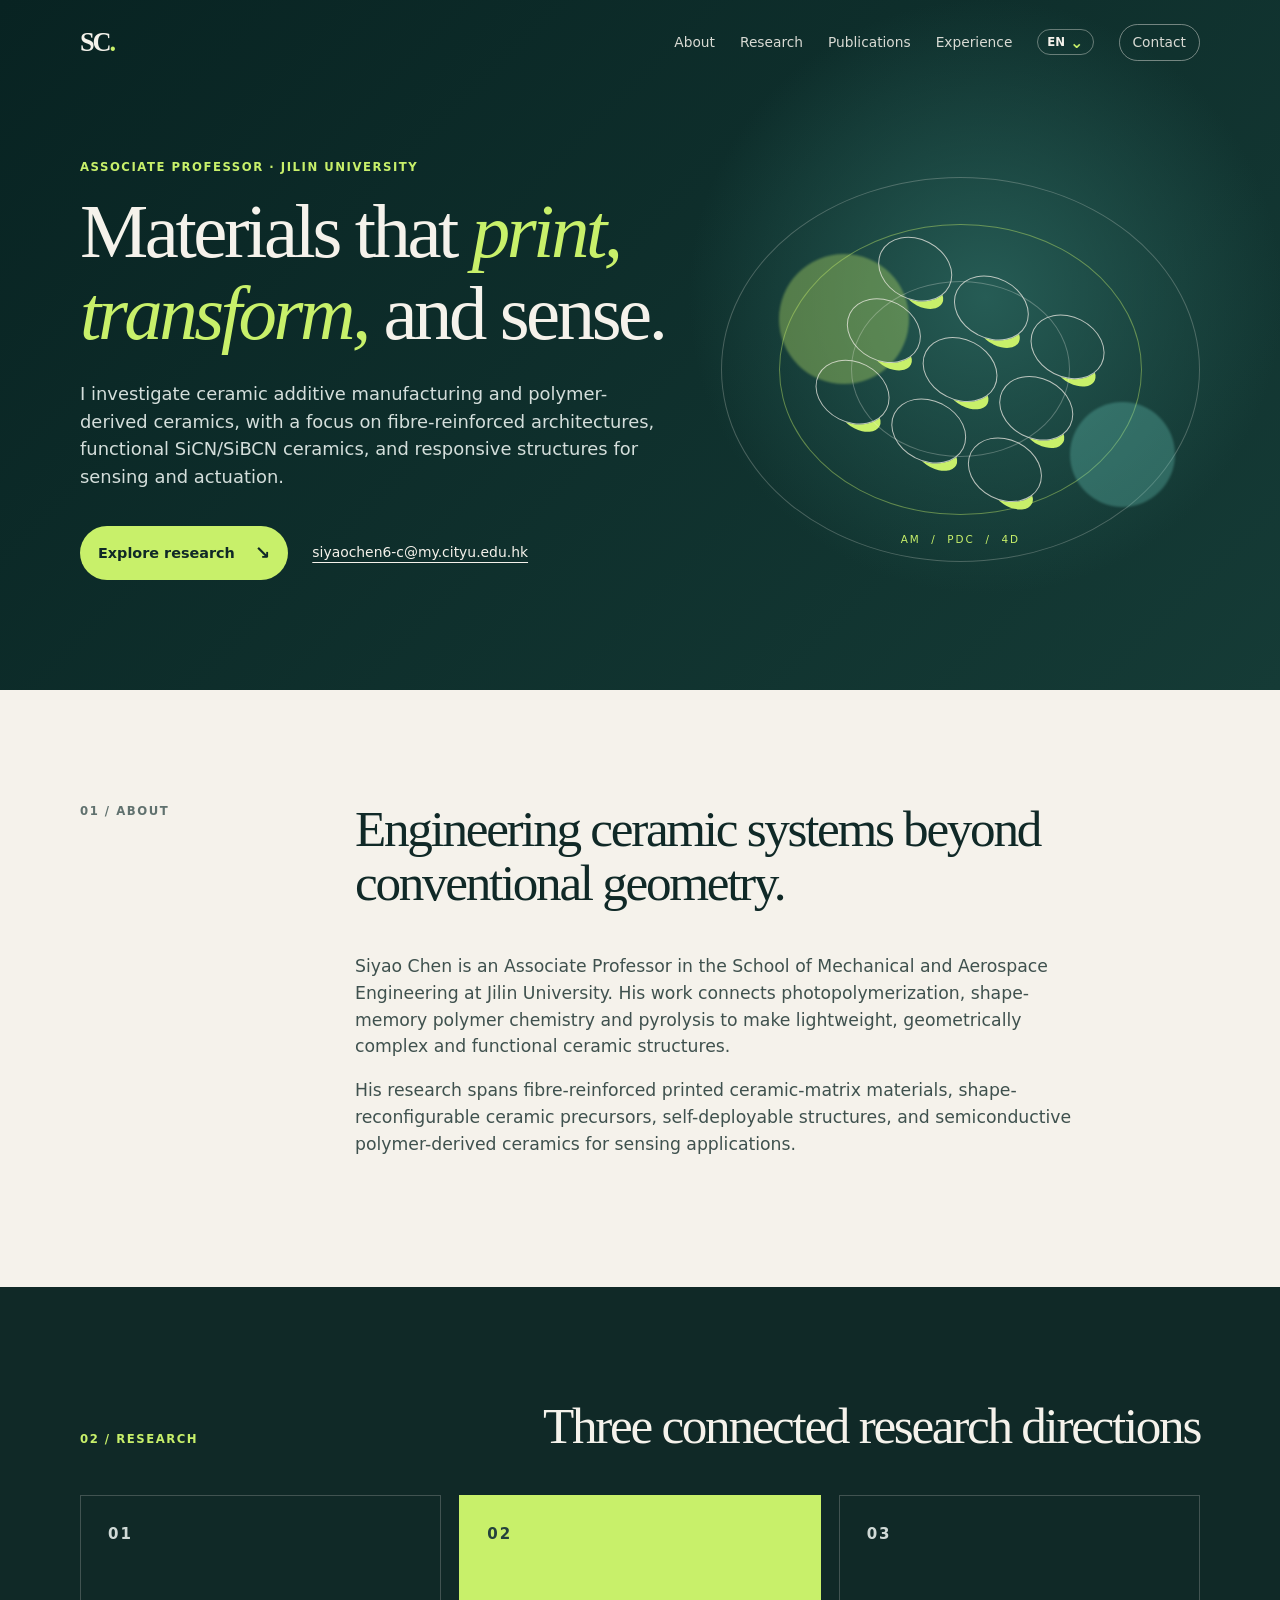
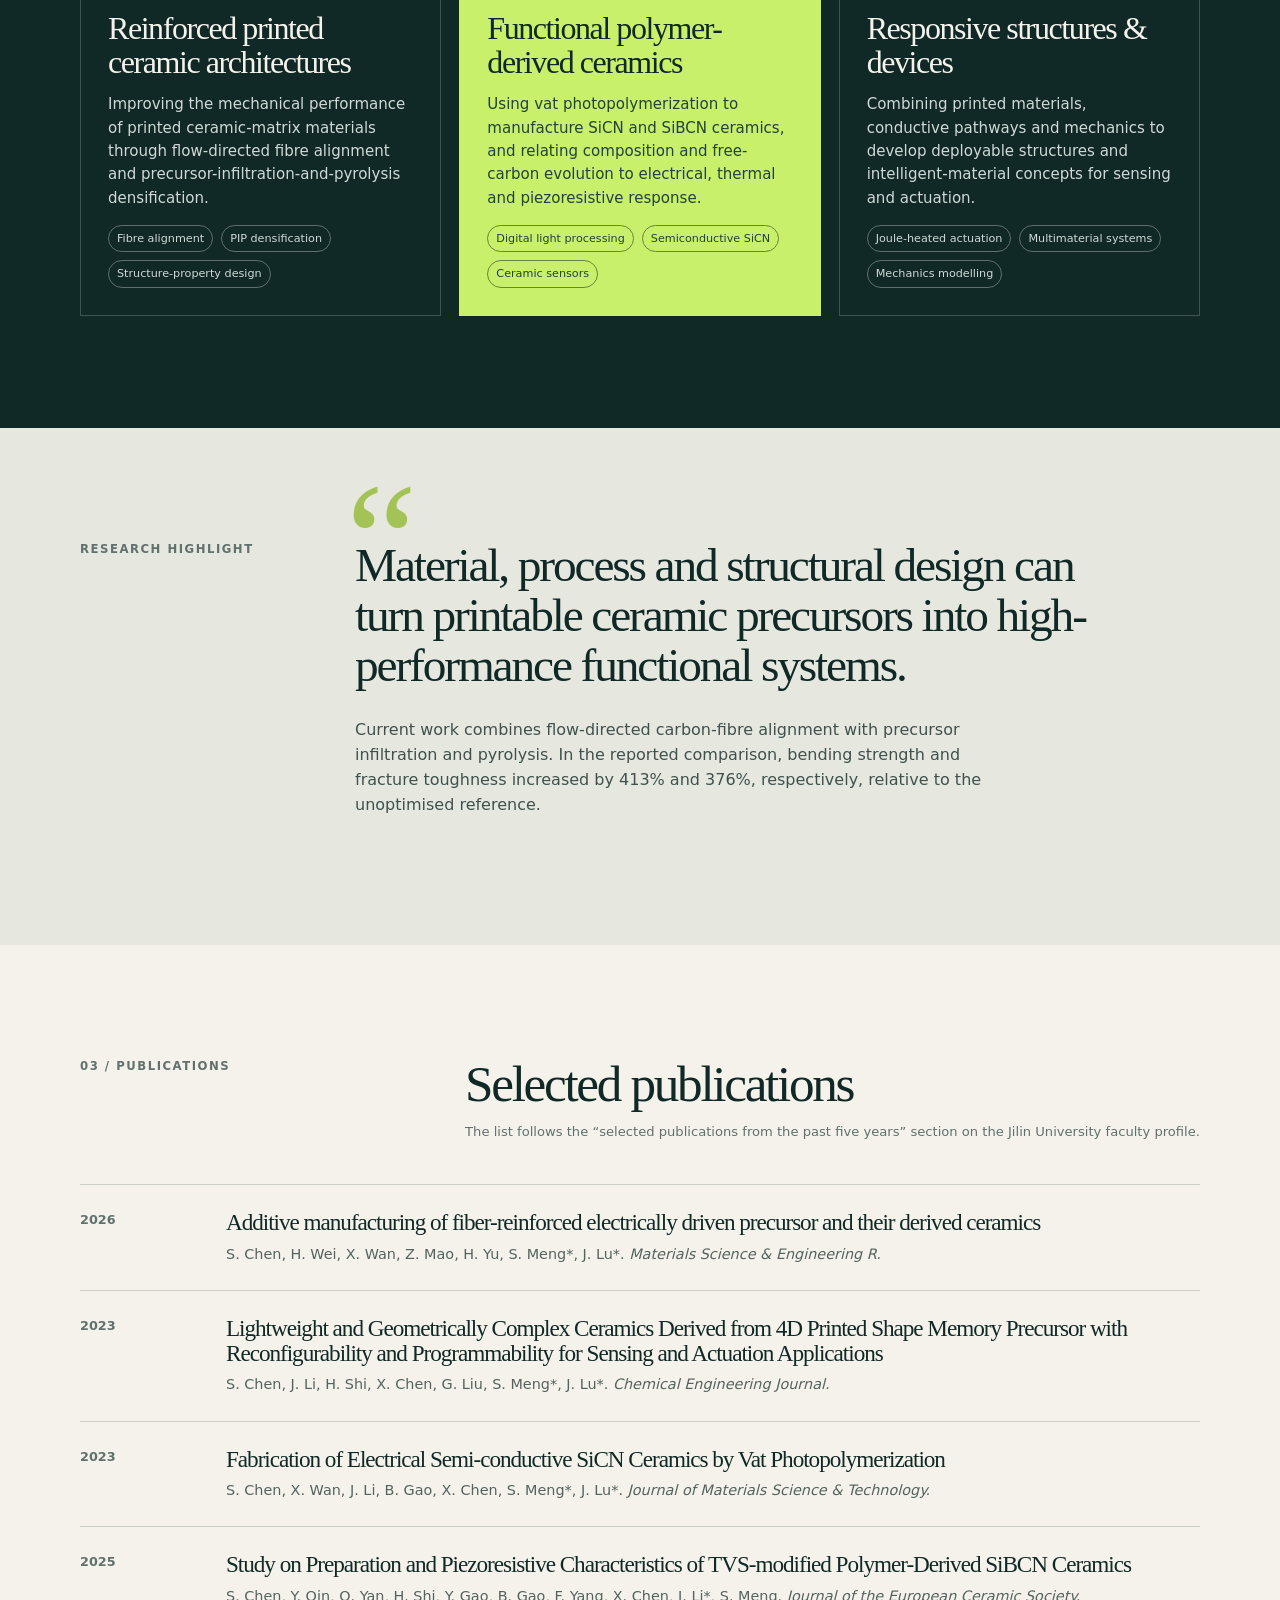
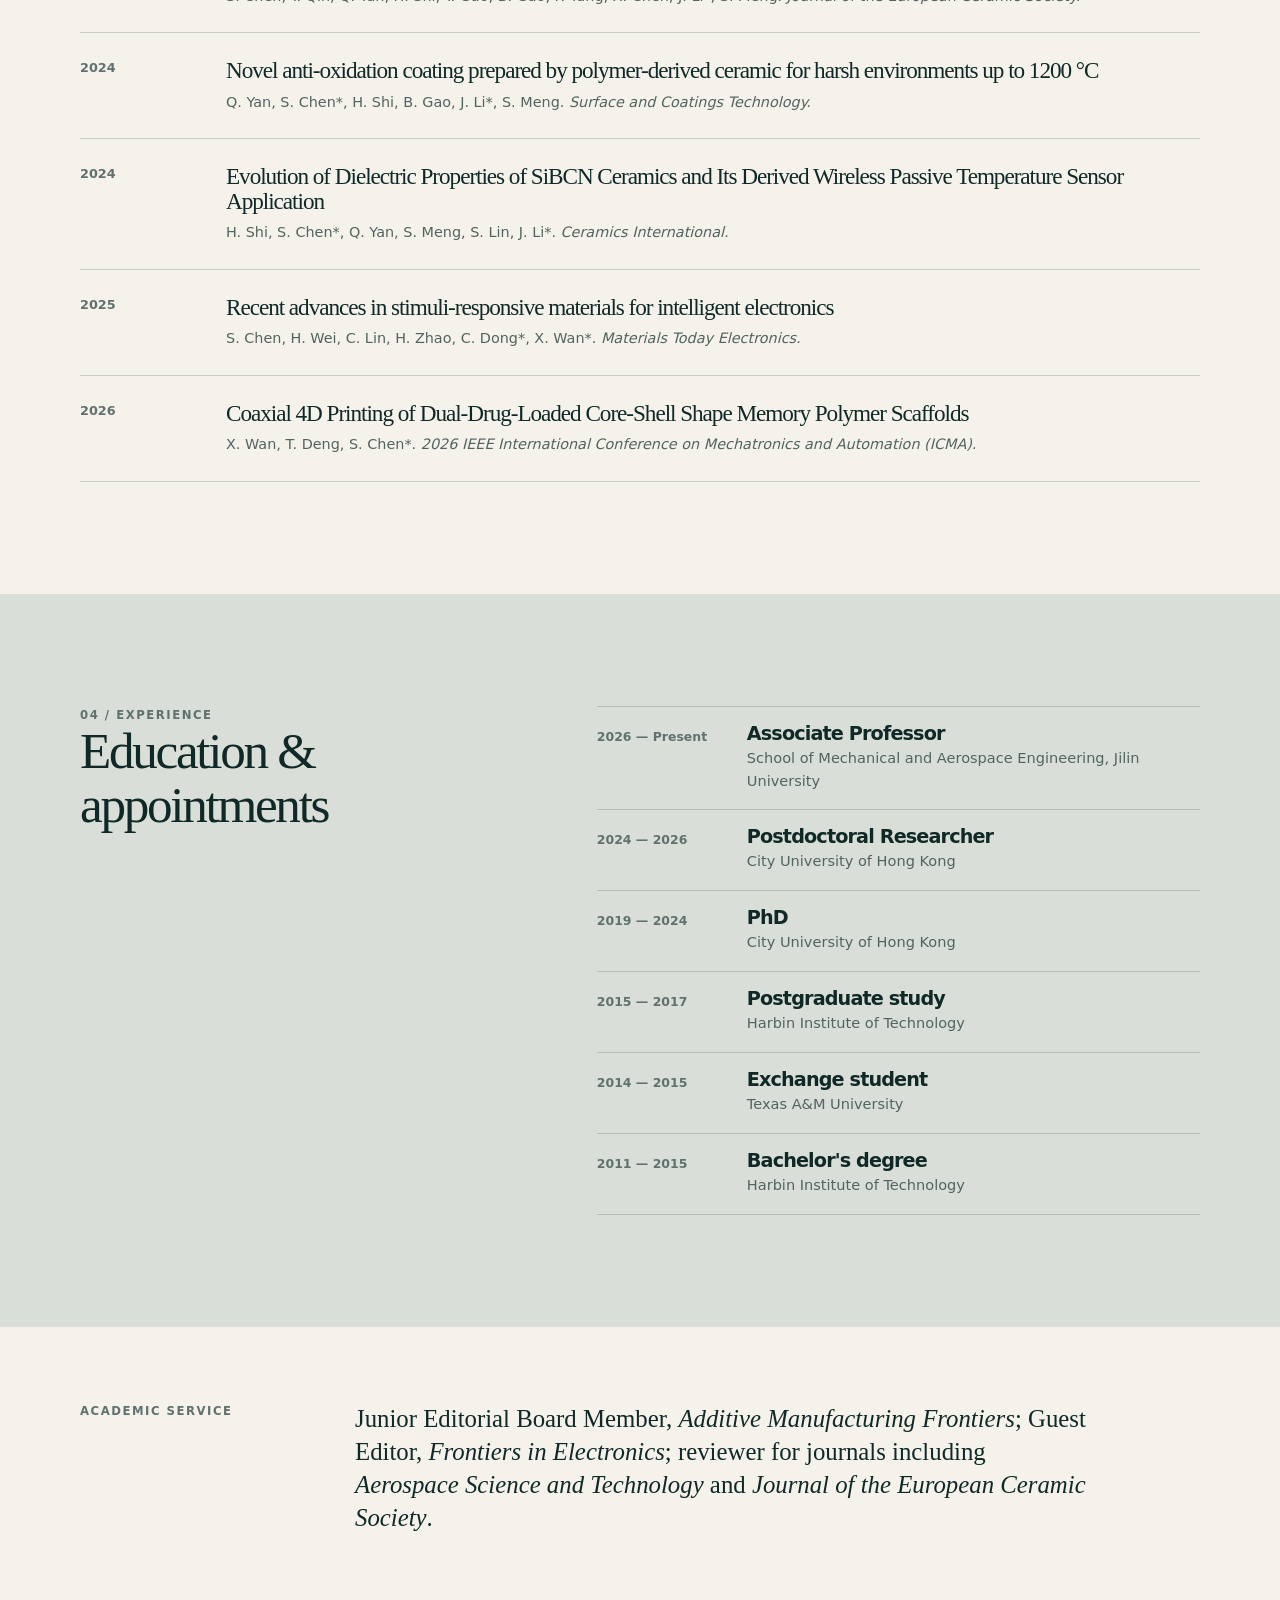
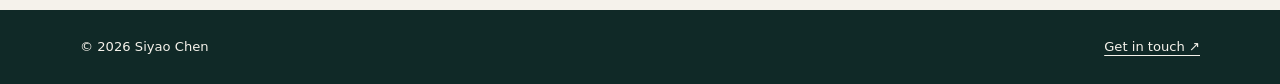
==== commit 4e09098b: "Show eight publications and add language menu" ====
--- a/index.html
+++ b/index.html
@@ -22,7 +22,7 @@
           <a href="#research">Research</a>
           <a href="#publications">Publications</a>
           <a href="#experience">Experience</a>
-          <span class="language-switch" aria-label="Language selection"><span aria-current="page">EN</span><a href="zh.html" lang="zh-CN">中</a></span>
+          <div class="language-menu"><button class="language-toggle" type="button" aria-expanded="false" aria-controls="language-options-en">EN <span aria-hidden="true">⌄</span></button><div id="language-options-en" class="language-options"><a href="index.html" lang="en" aria-current="page">EN</a><a href="zh.html" lang="zh-CN">中文</a></div></div>
           <a class="contact-link" href="mailto:siyaochen6-c@my.cityu.edu.hk">Contact</a>
         </nav>
       </div>
--- a/styles.css
+++ b/styles.css
@@ -1,6 +1,6 @@
 :root { --ink:#102927; --paper:#f5f2eb; --mist:#e6e8df; --acid:#c8f06a; --muted:#60716e; --line:rgba(16,41,39,.18); --serif:Georgia,"Times New Roman",serif; --sans:Inter,ui-sans-serif,system-ui,-apple-system,"Segoe UI",sans-serif; }
 * { box-sizing:border-box; } html { scroll-behavior:smooth; } body { margin:0; color:var(--ink); background:var(--paper); font-family:var(--sans); line-height:1.55; } a { color:inherit; } .shell { width:min(1120px,calc(100% - 48px)); margin:auto; } .skip-link { position:fixed; left:16px; top:-50px; z-index:20; padding:8px 12px; background:var(--acid); color:#102927; } .skip-link:focus { top:16px; }
-.site-header { position:absolute; inset:0 0 auto; z-index:5; padding:22px 0; color:var(--paper); } .nav-wrap,.site-nav,.hero-actions,.footer-inner { display:flex; align-items:center; } .nav-wrap { justify-content:space-between; } .wordmark { font-family:var(--serif); font-size:1.65rem; font-weight:700; text-decoration:none; letter-spacing:-.08em; } .wordmark span { color:var(--acid); } .site-nav { gap:25px; font-size:.86rem; } .site-nav a { text-decoration:none; opacity:.88; } .site-nav a:hover,.site-nav a:focus { opacity:1; } .language-switch { display:inline-flex; gap:6px; align-items:center; padding:4px 7px; border:1px solid rgba(245,242,235,.38); border-radius:999px; font-size:.73rem; } .language-switch span { color:var(--acid); font-weight:800; } .language-switch a { padding-left:6px; border-left:1px solid rgba(245,242,235,.32); } .site-nav .contact-link { border:1px solid rgba(245,242,235,.5); border-radius:999px; padding:7px 13px; } .menu-toggle { display:none; }
+.site-header { position:absolute; inset:0 0 auto; z-index:5; padding:22px 0; color:var(--paper); } .nav-wrap,.site-nav,.hero-actions,.footer-inner { display:flex; align-items:center; } .nav-wrap { justify-content:space-between; } .wordmark { font-family:var(--serif); font-size:1.65rem; font-weight:700; text-decoration:none; letter-spacing:-.08em; } .wordmark span { color:var(--acid); } .site-nav { gap:25px; font-size:.86rem; } .site-nav a { text-decoration:none; opacity:.88; } .site-nav a:hover,.site-nav a:focus { opacity:1; } .language-menu { position:relative; } .language-toggle { display:inline-flex; align-items:center; gap:5px; padding:5px 9px; border:1px solid rgba(245,242,235,.38); border-radius:999px; color:var(--paper); background:transparent; font:700 .73rem var(--sans); cursor:pointer; } .language-toggle span { color:var(--acid); font-size:1rem; line-height:.6; transition:transform .16s ease; } .language-toggle[aria-expanded="true"] span { transform:rotate(180deg); } .language-options { position:absolute; top:calc(100% + 8px); right:0; display:none; min-width:82px; padding:5px; border:1px solid rgba(245,242,235,.25); border-radius:10px; background:#143530; box-shadow:0 12px 28px rgba(0,0,0,.24); } .language-options.is-open { display:grid; gap:2px; } .language-options a { padding:6px 8px; border-radius:6px; white-space:nowrap; font-size:.76rem; } .language-options a:hover,.language-options a:focus { opacity:1; background:rgba(200,240,106,.16); } .language-options a[aria-current="page"] { color:var(--acid); } .site-nav .contact-link { border:1px solid rgba(245,242,235,.5); border-radius:999px; padding:7px 13px; } .menu-toggle { display:none; }
 .hero { min-height:690px; padding:158px 0 80px; overflow:hidden; color:var(--paper); background:radial-gradient(circle at 77% 43%,#265c55 0,transparent 28%),linear-gradient(135deg,#082322,#153b36); } .hero-grid { display:grid; grid-template-columns:1.1fr .9fr; gap:55px; align-items:center; } .eyebrow,.section-index,.card-number { margin:0; text-transform:uppercase; letter-spacing:.13em; font-size:.73rem; font-weight:700; } .eyebrow { color:var(--acid); } h1,h2,h3,p { margin-top:0; } h1,h2,h3 { letter-spacing:-.045em; line-height:1.06; } h1 { max-width:680px; margin:15px 0 26px; font-family:var(--serif); font-size:clamp(3.1rem,6vw,5.9rem); font-weight:500; } h1 em { color:var(--acid); font-style:italic; } .lede { max-width:630px; color:#d4dedb; font-size:1.12rem; } .hero-actions { gap:24px; margin-top:35px; flex-wrap:wrap; } .button { display:inline-flex; gap:20px; align-items:center; border-radius:999px; padding:13px 18px; text-decoration:none; font-weight:700; font-size:.9rem; } .button-primary { color:#102927; background:var(--acid); } .button-primary span { font-size:1.15rem; } .text-link { font-size:.87rem; text-underline-offset:5px; }
 .hero-art { position:relative; height:385px; border:1px solid rgba(245,242,235,.24); border-radius:50%; isolation:isolate; } .hero-art:before,.hero-art:after { position:absolute; content:""; inset:12%; border:1px solid rgba(200,240,106,.42); border-radius:50%; } .hero-art:after { inset:27%; border-color:rgba(245,242,235,.28); } .hero-art p { position:absolute; left:50%; bottom:14px; width:100%; margin:0; text-align:center; transform:translateX(-50%); letter-spacing:.19em; font-size:.65rem; color:var(--acid); } .orb { position:absolute; border-radius:50%; filter:blur(1px); } .orb-one { width:130px; height:130px; top:20%; left:12%; background:#c8f06a; opacity:.35; } .orb-two { width:105px; height:105px; right:5%; bottom:14%; background:#6ed2c3; opacity:.3; } .lattice { position:absolute; inset:24%; display:grid; grid-template-columns:repeat(3,1fr); gap:8px; transform:rotate(27deg); } .lattice span { border:1px solid rgba(245,242,235,.72); border-radius:50%; box-shadow:18px 18px 0 -17px var(--acid); }
 .section { padding:112px 0; } .split-heading { display:grid; grid-template-columns:220px minmax(0,740px); gap:55px; } .section-index { color:var(--muted); } .split-heading h2,.section-head h2,.experience-grid h2 { font-family:var(--serif); font-size:clamp(2.25rem,4vw,4rem); font-weight:500; } .split-heading p:not(.section-index) { max-width:720px; font-size:1.08rem; color:#3f514e; } .research-section { color:var(--paper); background:var(--ink); } .research-section .section-index { color:var(--acid); } .section-head { display:flex; justify-content:space-between; gap:35px; align-items:baseline; margin-bottom:42px; } .section-head h2 { margin:0; } .research-grid { display:grid; grid-template-columns:repeat(3,1fr); gap:18px; } .research-card { min-height:355px; display:flex; flex-direction:column; padding:27px; border:1px solid rgba(245,242,235,.21); } .research-card h3 { margin:65px 0 14px; font-family:var(--serif); font-size:2rem; font-weight:500; } .research-card p { color:#d0d9d6; font-size:.94rem; } .research-card ul { display:flex; gap:8px; flex-wrap:wrap; padding:0; margin:auto 0 0; list-style:none; } .research-card li { border:1px solid rgba(245,242,235,.34); padding:4px 8px; border-radius:999px; color:#d0d9d6; font-size:.7rem; } .feature-card { color:var(--ink); background:var(--acid); border-color:var(--acid); } .feature-card p { color:#24423c; } .feature-card li { border-color:#66853e; color:#24423c; }
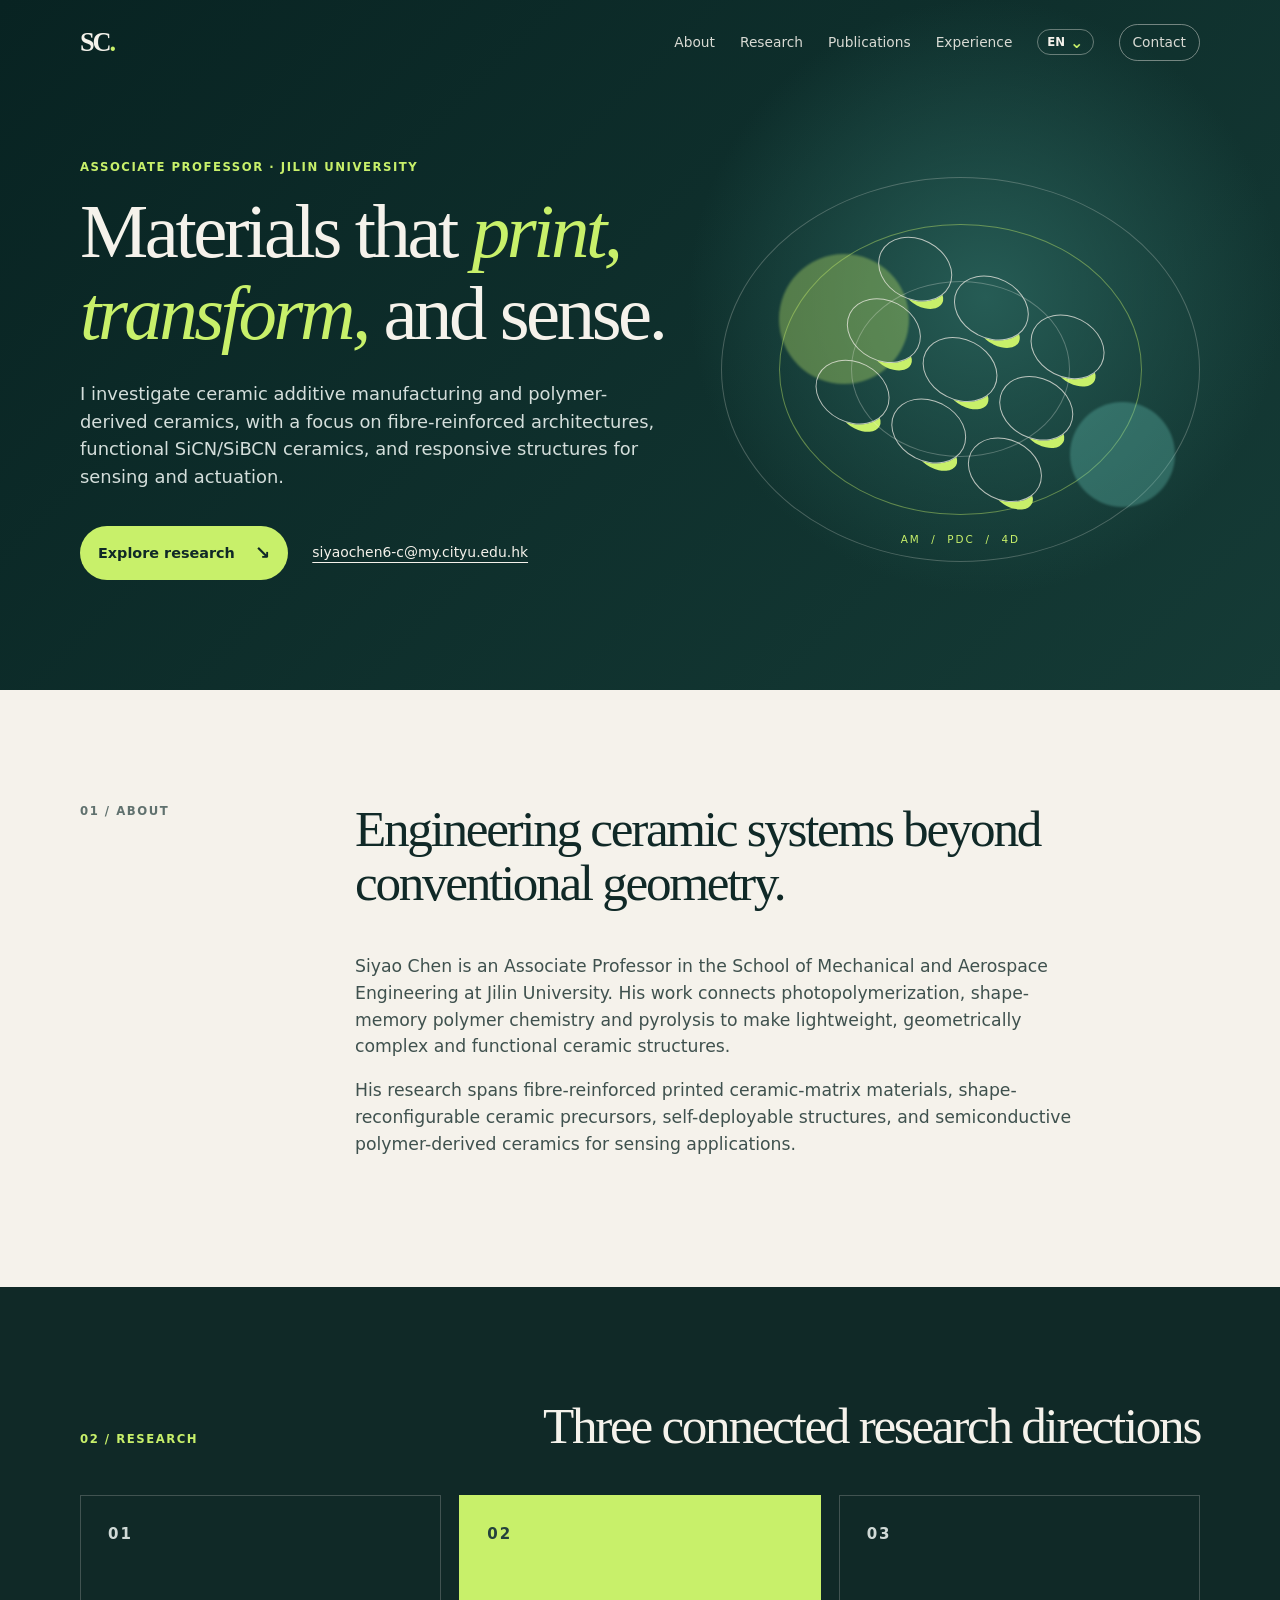
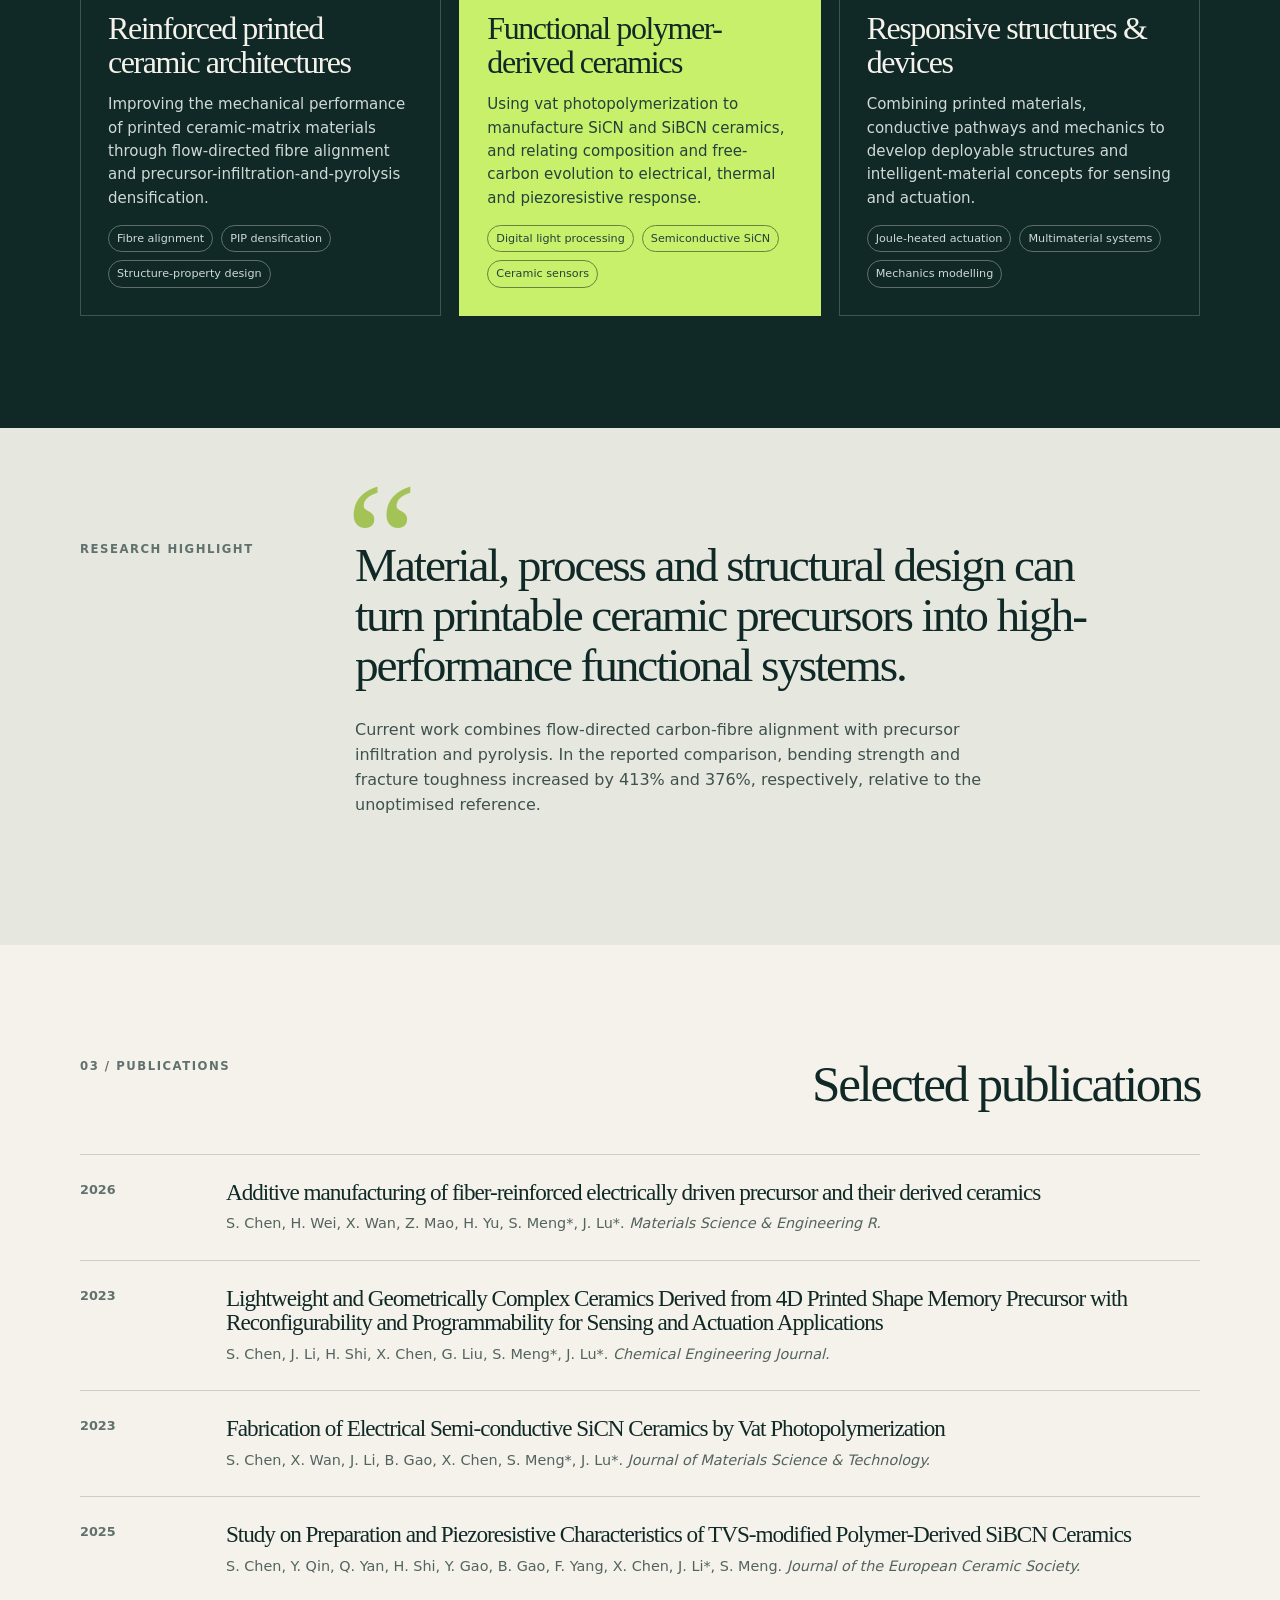
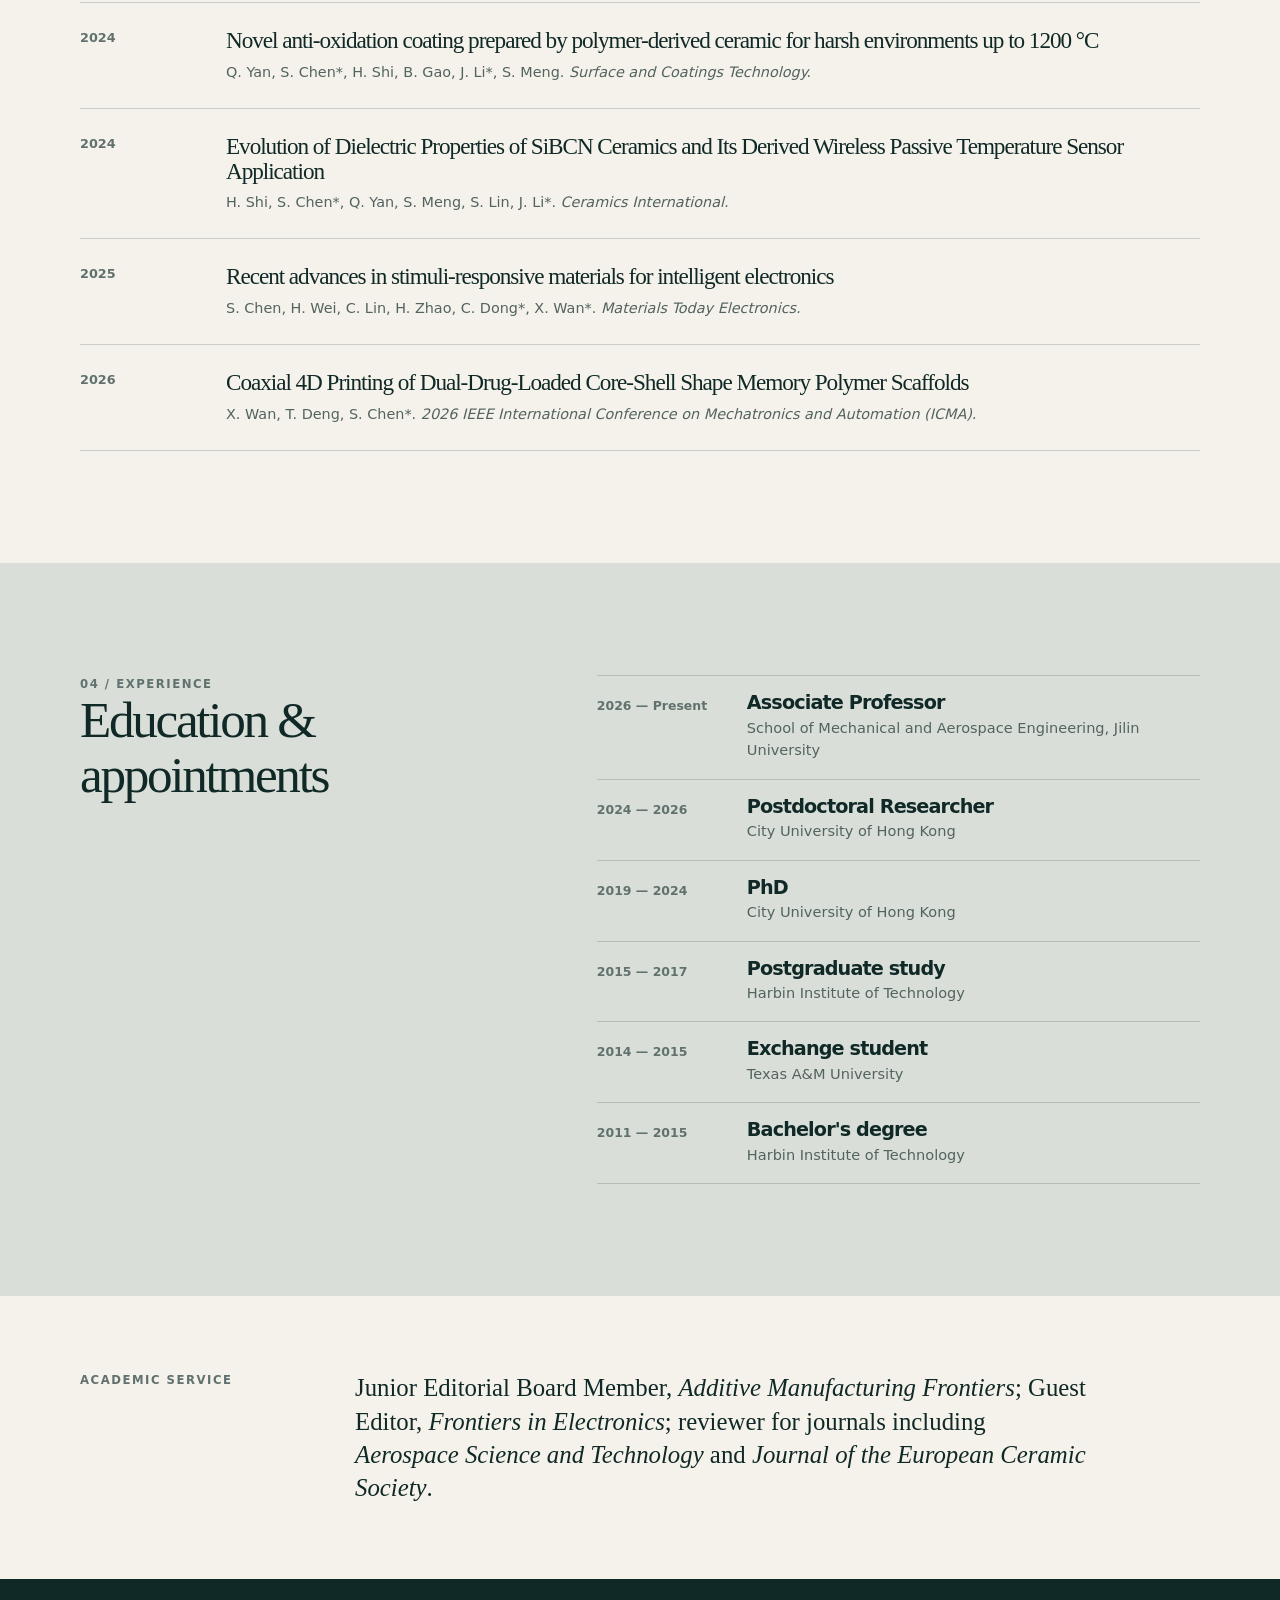
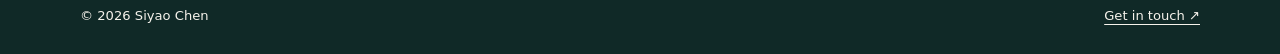
==== commit 2a8e9106: "Remove publication source notes" ====
--- a/index.html
+++ b/index.html
@@ -100,7 +100,7 @@
 
       <section id="publications" class="section publications-section">
         <div class="shell">
-          <div class="section-head publication-head"><p class="section-index">03 / Publications</p><div><h2>Selected publications</h2><p class="small-note">The list follows the “selected publications from the past five years” section on the Jilin University faculty profile.</p></div></div>
+          <div class="section-head publication-head"><p class="section-index">03 / Publications</p><div><h2>Selected publications</h2></div></div>
           <ol class="publication-list" data-publications="en"></ol>
         </div>
       </section>
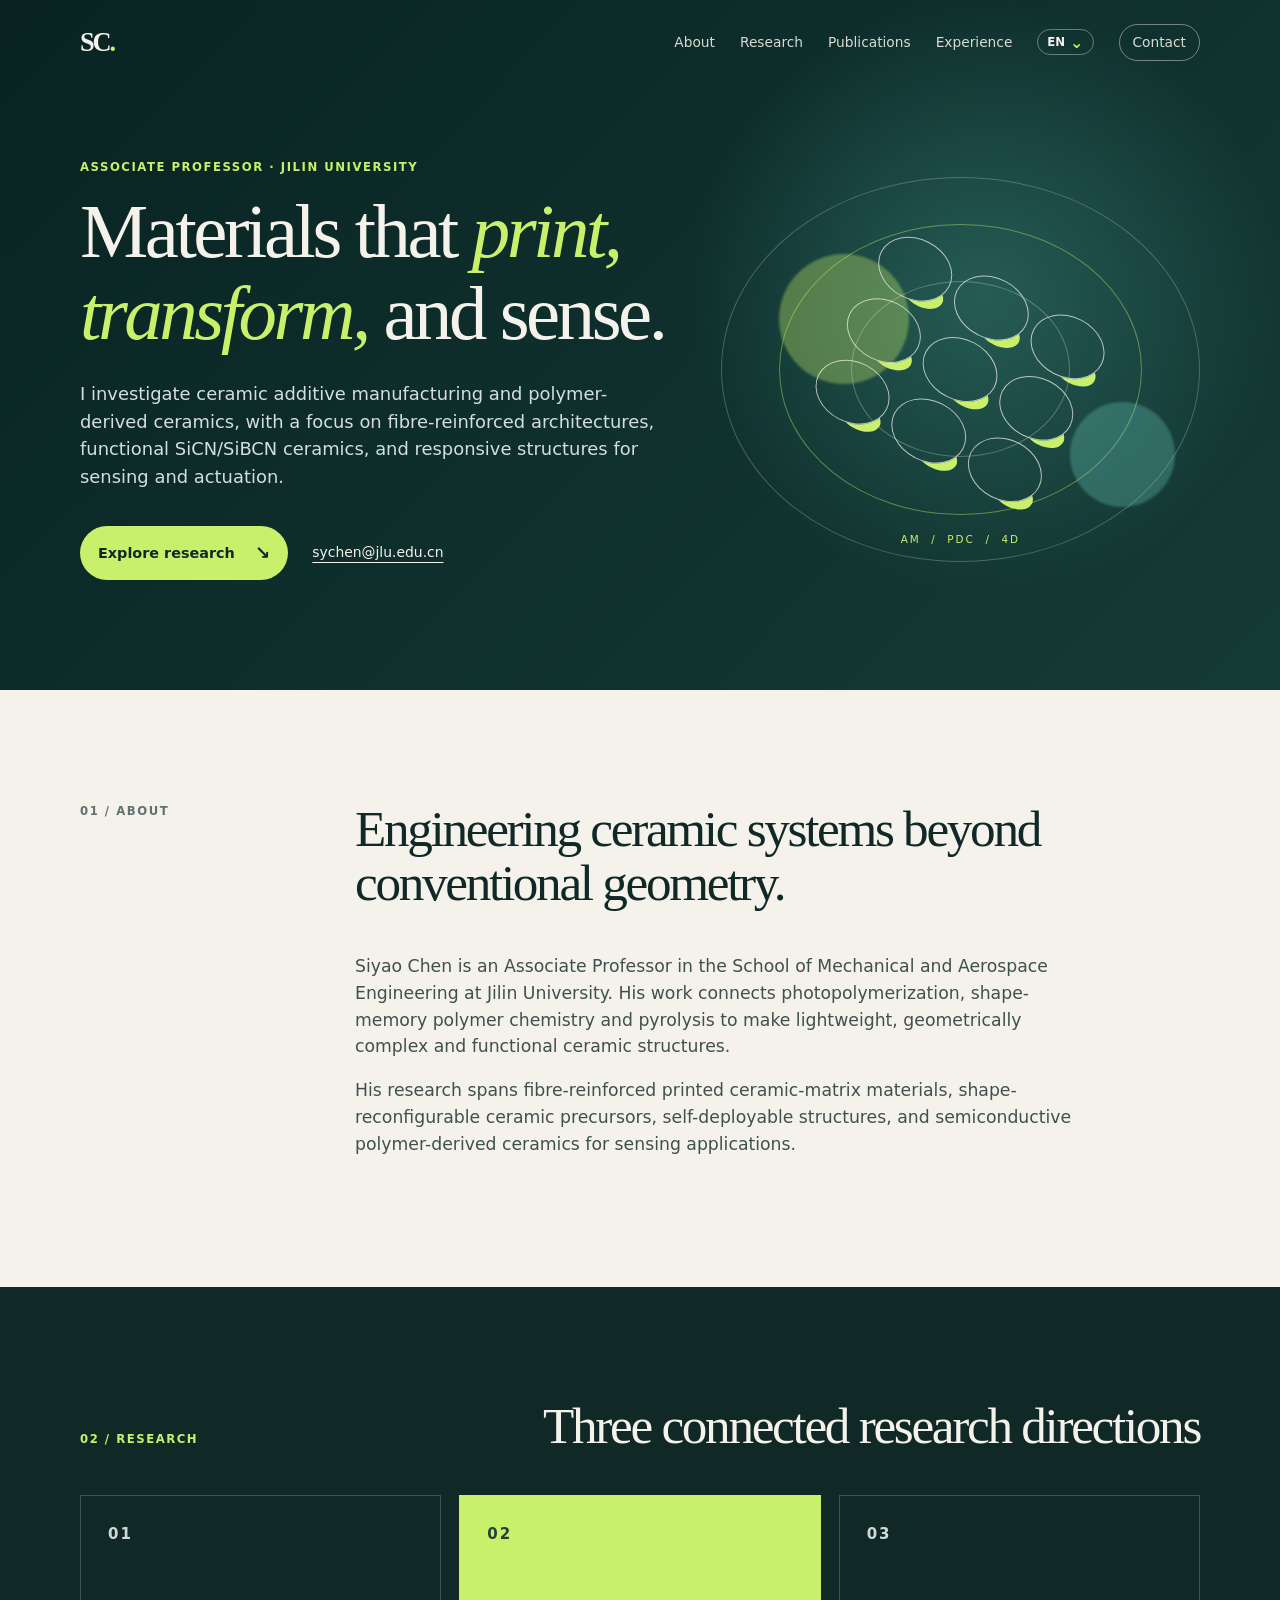
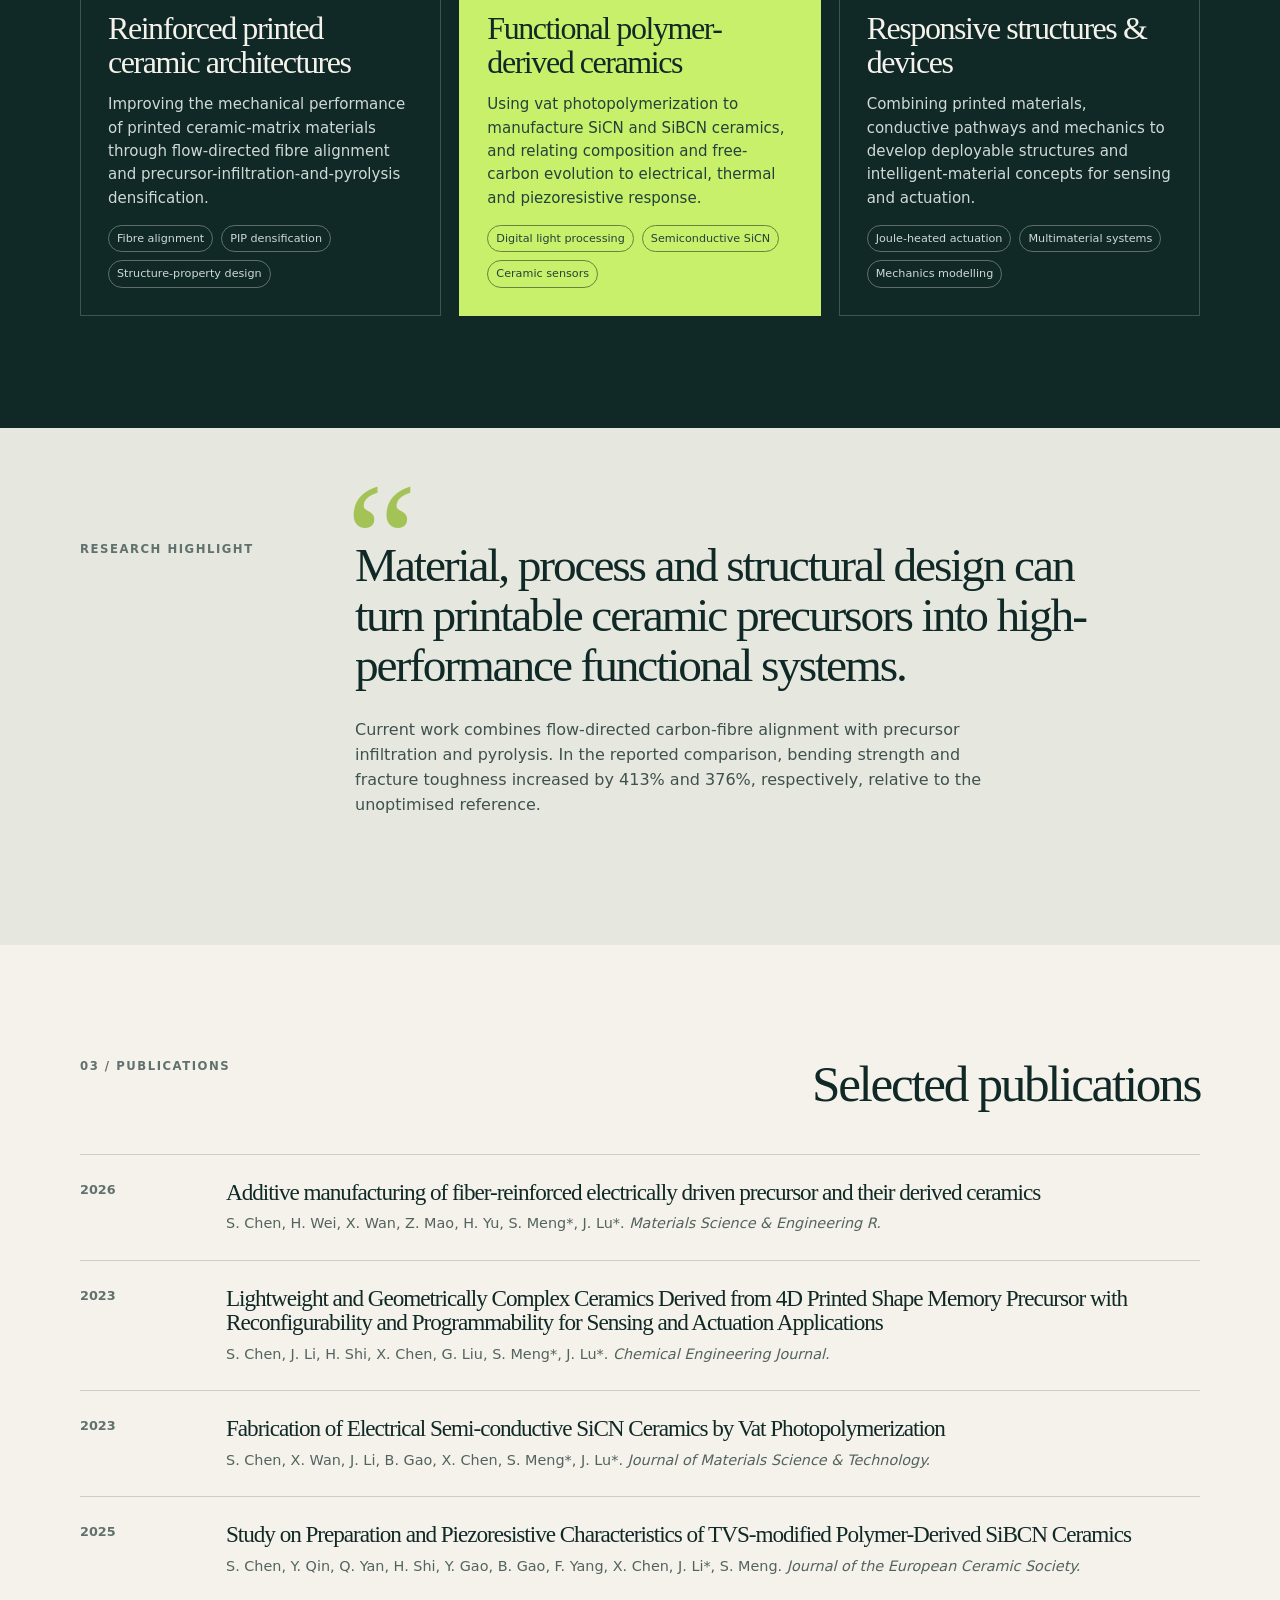
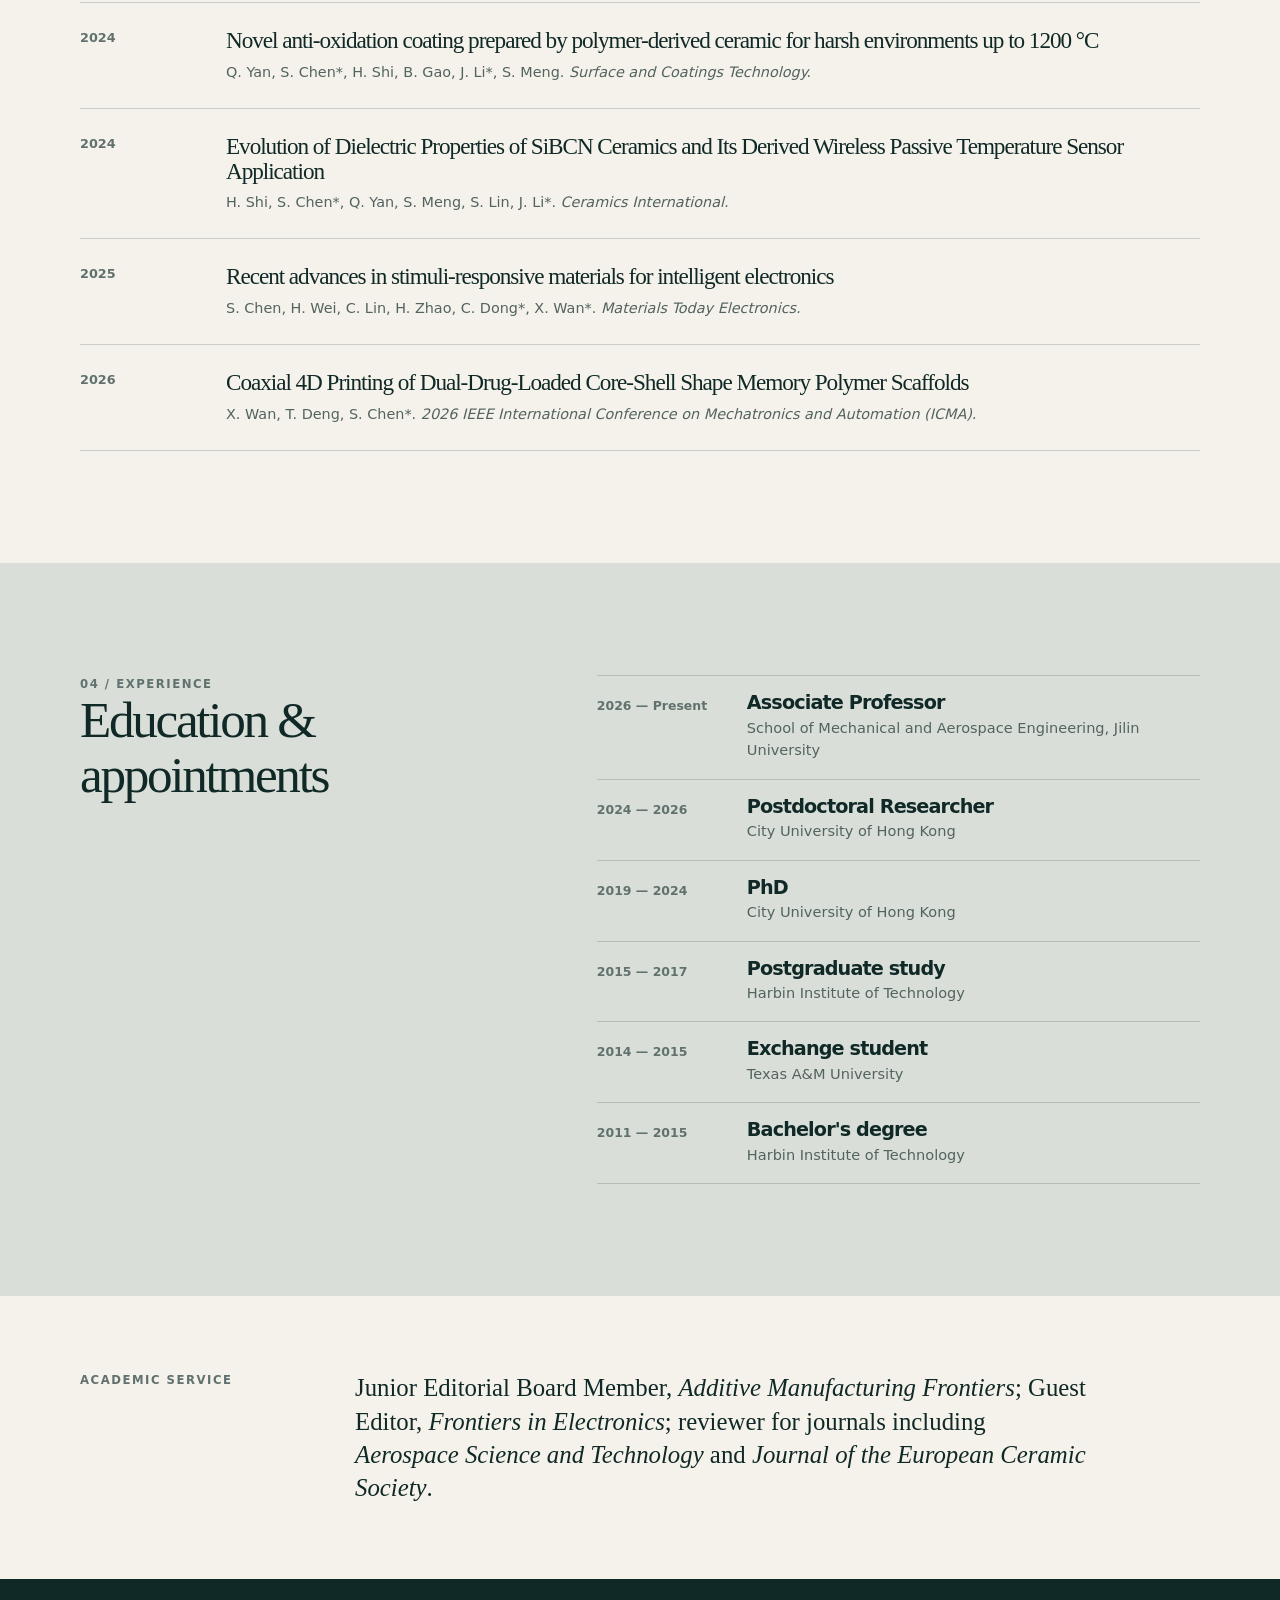
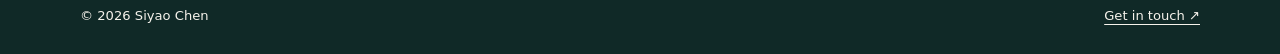
==== commit 2a21ec74: "Update contact email address" ====
--- a/index.html
+++ b/index.html
@@ -23,7 +23,7 @@
           <a href="#publications">Publications</a>
           <a href="#experience">Experience</a>
           <div class="language-menu"><button class="language-toggle" type="button" aria-expanded="false" aria-controls="language-options-en">EN <span aria-hidden="true">⌄</span></button><div id="language-options-en" class="language-options"><a href="index.html" lang="en" aria-current="page">EN</a><a href="zh.html" lang="zh-CN">中文</a></div></div>
-          <a class="contact-link" href="mailto:siyaochen6-c@my.cityu.edu.hk">Contact</a>
+          <a class="contact-link" href="mailto:sychen@jlu.edu.cn">Contact</a>
         </nav>
       </div>
     </header>
@@ -37,7 +37,7 @@
             <p class="lede">I investigate ceramic additive manufacturing and polymer-derived ceramics, with a focus on fibre-reinforced architectures, functional SiCN/SiBCN ceramics, and responsive structures for sensing and actuation.</p>
             <div class="hero-actions">
               <a class="button button-primary" href="#research">Explore research <span>↘</span></a>
-              <a class="text-link" href="mailto:siyaochen6-c@my.cityu.edu.hk">siyaochen6-c@my.cityu.edu.hk</a>
+              <a class="text-link" href="mailto:sychen@jlu.edu.cn">sychen@jlu.edu.cn</a>
             </div>
           </div>
           <div class="hero-art" aria-hidden="true">
@@ -128,7 +128,7 @@
     </main>
 
     <footer class="site-footer">
-      <div class="shell footer-inner"><p>© <span id="year"></span> Siyao Chen</p><a href="mailto:siyaochen6-c@my.cityu.edu.hk">Get in touch ↗</a></div>
+      <div class="shell footer-inner"><p>© <span id="year"></span> Siyao Chen</p><a href="mailto:sychen@jlu.edu.cn">Get in touch ↗</a></div>
     </footer>
     <script src="script.js"></script>
   </body>
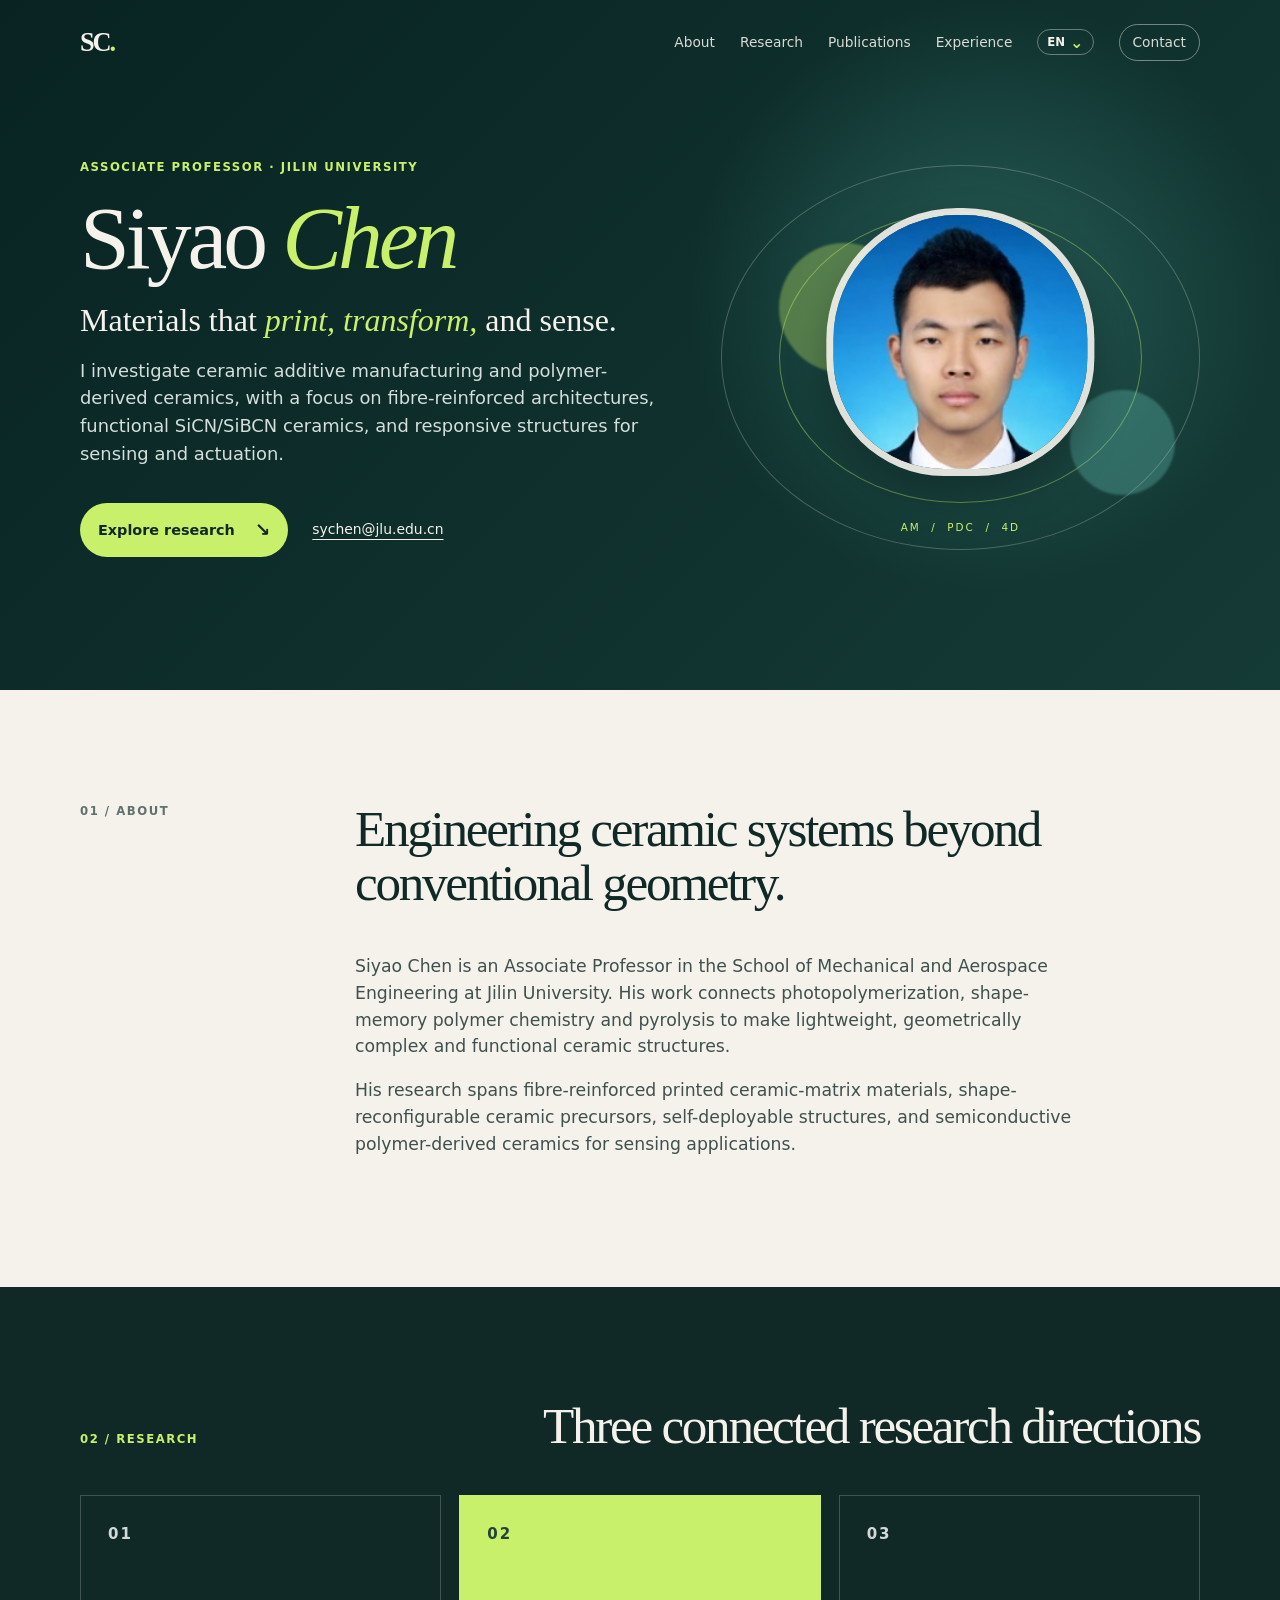
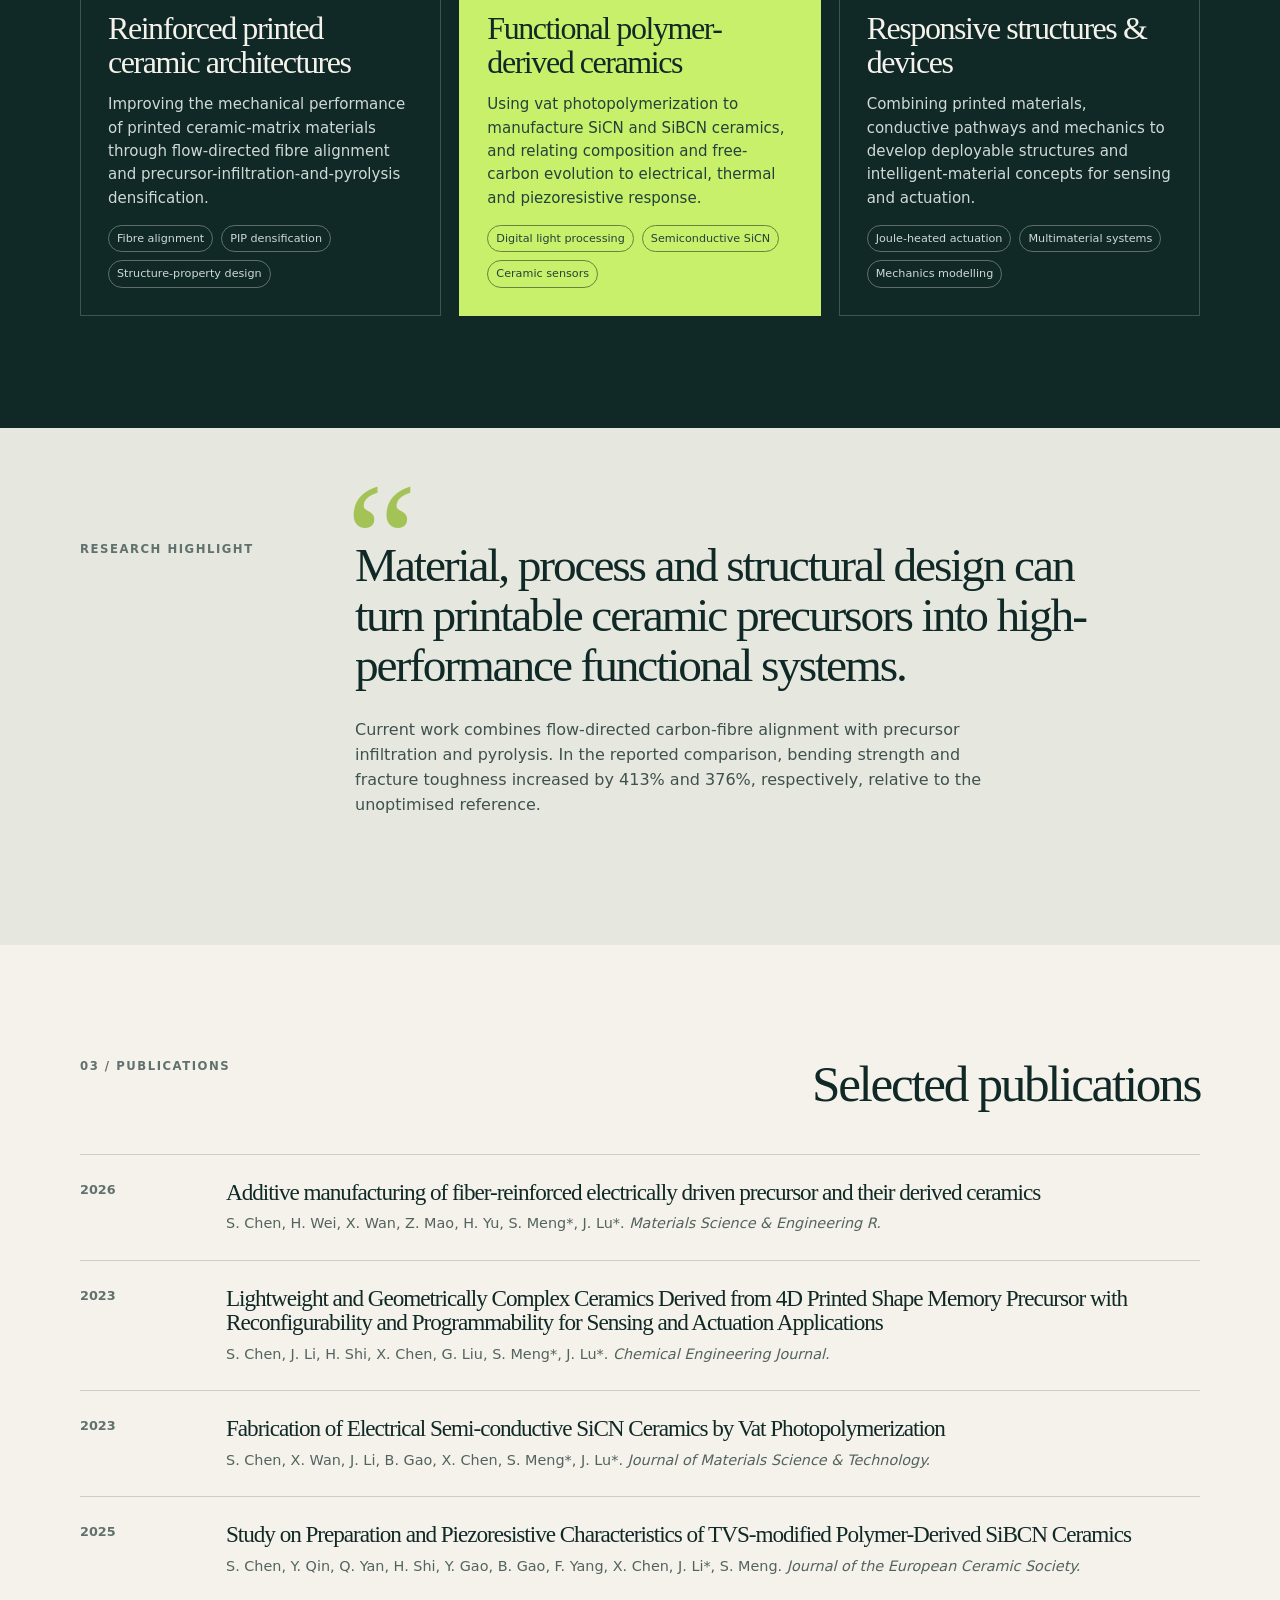
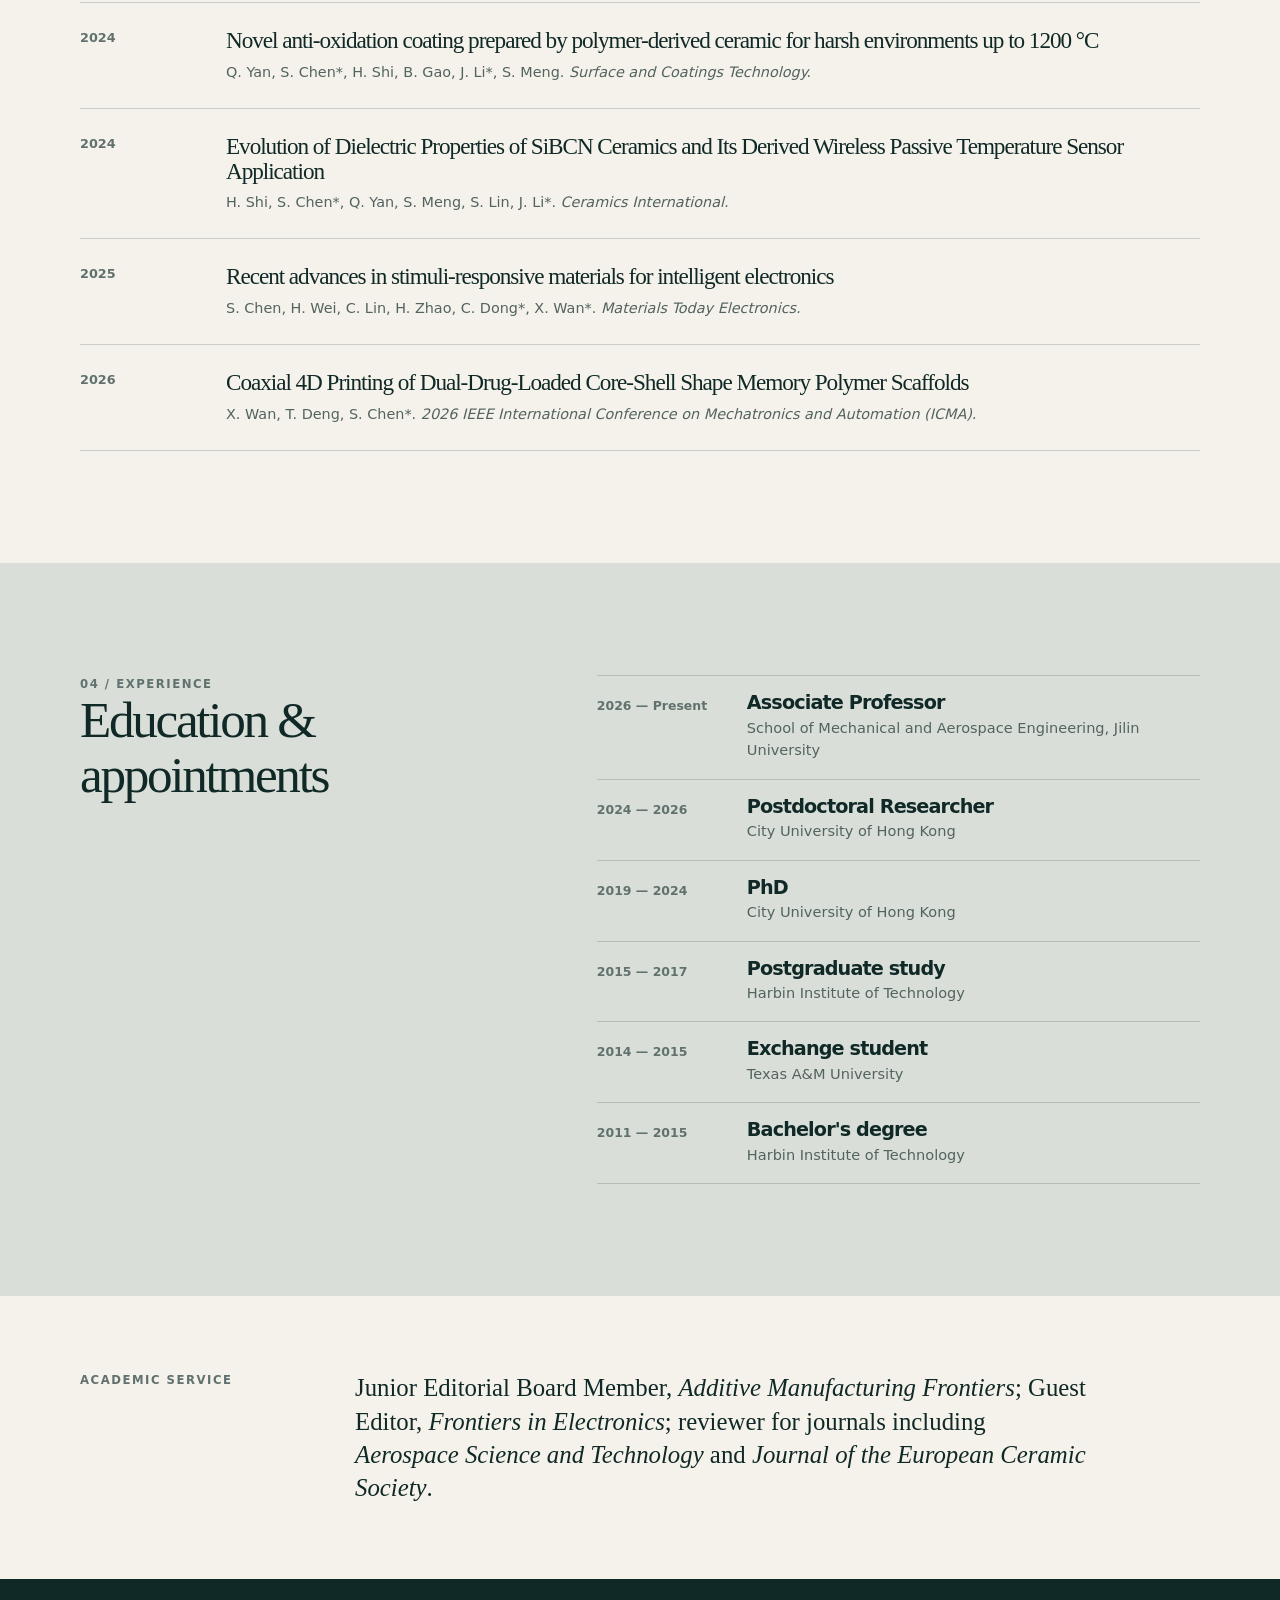
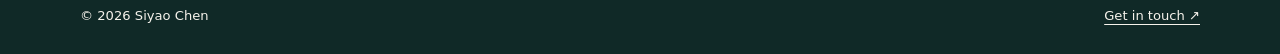
==== commit 705eed5e: "Feature name and portrait on homepage" ====
--- a/index.html
+++ b/index.html
@@ -33,18 +33,17 @@
         <div class="shell hero-grid">
           <div class="hero-copy">
             <p class="eyebrow">Associate Professor · Jilin University</p>
-            <h1>Materials that <em>print, transform,</em> and sense.</h1>
+            <h1>Siyao <em>Chen</em></h1>
+            <p class="hero-tagline">Materials that <em>print, transform,</em> and sense.</p>
             <p class="lede">I investigate ceramic additive manufacturing and polymer-derived ceramics, with a focus on fibre-reinforced architectures, functional SiCN/SiBCN ceramics, and responsive structures for sensing and actuation.</p>
             <div class="hero-actions">
               <a class="button button-primary" href="#research">Explore research <span>↘</span></a>
               <a class="text-link" href="mailto:sychen@jlu.edu.cn">sychen@jlu.edu.cn</a>
             </div>
           </div>
-          <div class="hero-art" aria-hidden="true">
-            <div class="orb orb-one"></div><div class="orb orb-two"></div>
-            <div class="lattice">
-              <span></span><span></span><span></span><span></span><span></span><span></span><span></span><span></span><span></span>
-            </div>
+          <div class="hero-art">
+            <div class="orb orb-one" aria-hidden="true"></div><div class="orb orb-two" aria-hidden="true"></div>
+            <img class="portrait" src="portrait.jpeg" alt="Siyao Chen">
             <p>AM&nbsp; / &nbsp;PDC&nbsp; / &nbsp;4D</p>
           </div>
         </div>
--- a/styles.css
+++ b/styles.css
@@ -1,8 +1,8 @@
 :root { --ink:#102927; --paper:#f5f2eb; --mist:#e6e8df; --acid:#c8f06a; --muted:#60716e; --line:rgba(16,41,39,.18); --serif:Georgia,"Times New Roman",serif; --sans:Inter,ui-sans-serif,system-ui,-apple-system,"Segoe UI",sans-serif; }
 * { box-sizing:border-box; } html { scroll-behavior:smooth; } body { margin:0; color:var(--ink); background:var(--paper); font-family:var(--sans); line-height:1.55; } a { color:inherit; } .shell { width:min(1120px,calc(100% - 48px)); margin:auto; } .skip-link { position:fixed; left:16px; top:-50px; z-index:20; padding:8px 12px; background:var(--acid); color:#102927; } .skip-link:focus { top:16px; }
 .site-header { position:absolute; inset:0 0 auto; z-index:5; padding:22px 0; color:var(--paper); } .nav-wrap,.site-nav,.hero-actions,.footer-inner { display:flex; align-items:center; } .nav-wrap { justify-content:space-between; } .wordmark { font-family:var(--serif); font-size:1.65rem; font-weight:700; text-decoration:none; letter-spacing:-.08em; } .wordmark span { color:var(--acid); } .site-nav { gap:25px; font-size:.86rem; } .site-nav a { text-decoration:none; opacity:.88; } .site-nav a:hover,.site-nav a:focus { opacity:1; } .language-menu { position:relative; } .language-toggle { display:inline-flex; align-items:center; gap:5px; padding:5px 9px; border:1px solid rgba(245,242,235,.38); border-radius:999px; color:var(--paper); background:transparent; font:700 .73rem var(--sans); cursor:pointer; } .language-toggle span { color:var(--acid); font-size:1rem; line-height:.6; transition:transform .16s ease; } .language-toggle[aria-expanded="true"] span { transform:rotate(180deg); } .language-options { position:absolute; top:calc(100% + 8px); right:0; display:none; min-width:82px; padding:5px; border:1px solid rgba(245,242,235,.25); border-radius:10px; background:#143530; box-shadow:0 12px 28px rgba(0,0,0,.24); } .language-options.is-open { display:grid; gap:2px; } .language-options a { padding:6px 8px; border-radius:6px; white-space:nowrap; font-size:.76rem; } .language-options a:hover,.language-options a:focus { opacity:1; background:rgba(200,240,106,.16); } .language-options a[aria-current="page"] { color:var(--acid); } .site-nav .contact-link { border:1px solid rgba(245,242,235,.5); border-radius:999px; padding:7px 13px; } .menu-toggle { display:none; }
-.hero { min-height:690px; padding:158px 0 80px; overflow:hidden; color:var(--paper); background:radial-gradient(circle at 77% 43%,#265c55 0,transparent 28%),linear-gradient(135deg,#082322,#153b36); } .hero-grid { display:grid; grid-template-columns:1.1fr .9fr; gap:55px; align-items:center; } .eyebrow,.section-index,.card-number { margin:0; text-transform:uppercase; letter-spacing:.13em; font-size:.73rem; font-weight:700; } .eyebrow { color:var(--acid); } h1,h2,h3,p { margin-top:0; } h1,h2,h3 { letter-spacing:-.045em; line-height:1.06; } h1 { max-width:680px; margin:15px 0 26px; font-family:var(--serif); font-size:clamp(3.1rem,6vw,5.9rem); font-weight:500; } h1 em { color:var(--acid); font-style:italic; } .lede { max-width:630px; color:#d4dedb; font-size:1.12rem; } .hero-actions { gap:24px; margin-top:35px; flex-wrap:wrap; } .button { display:inline-flex; gap:20px; align-items:center; border-radius:999px; padding:13px 18px; text-decoration:none; font-weight:700; font-size:.9rem; } .button-primary { color:#102927; background:var(--acid); } .button-primary span { font-size:1.15rem; } .text-link { font-size:.87rem; text-underline-offset:5px; }
-.hero-art { position:relative; height:385px; border:1px solid rgba(245,242,235,.24); border-radius:50%; isolation:isolate; } .hero-art:before,.hero-art:after { position:absolute; content:""; inset:12%; border:1px solid rgba(200,240,106,.42); border-radius:50%; } .hero-art:after { inset:27%; border-color:rgba(245,242,235,.28); } .hero-art p { position:absolute; left:50%; bottom:14px; width:100%; margin:0; text-align:center; transform:translateX(-50%); letter-spacing:.19em; font-size:.65rem; color:var(--acid); } .orb { position:absolute; border-radius:50%; filter:blur(1px); } .orb-one { width:130px; height:130px; top:20%; left:12%; background:#c8f06a; opacity:.35; } .orb-two { width:105px; height:105px; right:5%; bottom:14%; background:#6ed2c3; opacity:.3; } .lattice { position:absolute; inset:24%; display:grid; grid-template-columns:repeat(3,1fr); gap:8px; transform:rotate(27deg); } .lattice span { border:1px solid rgba(245,242,235,.72); border-radius:50%; box-shadow:18px 18px 0 -17px var(--acid); }
+.hero { min-height:690px; padding:158px 0 80px; overflow:hidden; color:var(--paper); background:radial-gradient(circle at 77% 43%,#265c55 0,transparent 28%),linear-gradient(135deg,#082322,#153b36); } .hero-grid { display:grid; grid-template-columns:1.1fr .9fr; gap:55px; align-items:center; } .eyebrow,.section-index,.card-number { margin:0; text-transform:uppercase; letter-spacing:.13em; font-size:.73rem; font-weight:700; } .eyebrow { color:var(--acid); } h1,h2,h3,p { margin-top:0; } h1,h2,h3 { letter-spacing:-.045em; line-height:1.06; } h1 { max-width:680px; margin:15px 0 16px; font-family:var(--serif); font-size:clamp(3.6rem,7vw,6.7rem); font-weight:500; } h1 em { color:var(--acid); font-style:italic; } .hero-tagline { max-width:610px; margin:0 0 18px; font-family:var(--serif); font-size:clamp(1.5rem,2.5vw,2.2rem); line-height:1.14; } .hero-tagline em { color:var(--acid); font-style:italic; } .lede { max-width:630px; color:#d4dedb; font-size:1.12rem; } .hero-actions { gap:24px; margin-top:35px; flex-wrap:wrap; } .button { display:inline-flex; gap:20px; align-items:center; border-radius:999px; padding:13px 18px; text-decoration:none; font-weight:700; font-size:.9rem; } .button-primary { color:#102927; background:var(--acid); } .button-primary span { font-size:1.15rem; } .text-link { font-size:.87rem; text-underline-offset:5px; }
+.hero-art { position:relative; height:385px; border:1px solid rgba(245,242,235,.24); border-radius:50%; isolation:isolate; } .hero-art:before,.hero-art:after { position:absolute; content:""; inset:12%; border:1px solid rgba(200,240,106,.42); border-radius:50%; } .hero-art:after { inset:27%; border-color:rgba(245,242,235,.28); } .hero-art p { position:absolute; z-index:3; left:50%; bottom:14px; width:100%; margin:0; text-align:center; transform:translateX(-50%); letter-spacing:.19em; font-size:.65rem; color:var(--acid); } .portrait { position:absolute; z-index:2; top:11%; left:50%; width:56%; height:70%; border:7px solid rgba(245,242,235,.9); border-radius:49% 49% 44% 44%; object-fit:cover; object-position:center top; box-shadow:0 18px 38px rgba(0,0,0,.28); transform:translateX(-50%); } .orb { position:absolute; z-index:1; border-radius:50%; filter:blur(1px); } .orb-one { width:130px; height:130px; top:20%; left:12%; background:#c8f06a; opacity:.35; } .orb-two { width:105px; height:105px; right:5%; bottom:14%; background:#6ed2c3; opacity:.3; } .lattice { position:absolute; inset:24%; display:grid; grid-template-columns:repeat(3,1fr); gap:8px; transform:rotate(27deg); } .lattice span { border:1px solid rgba(245,242,235,.72); border-radius:50%; box-shadow:18px 18px 0 -17px var(--acid); }
 .section { padding:112px 0; } .split-heading { display:grid; grid-template-columns:220px minmax(0,740px); gap:55px; } .section-index { color:var(--muted); } .split-heading h2,.section-head h2,.experience-grid h2 { font-family:var(--serif); font-size:clamp(2.25rem,4vw,4rem); font-weight:500; } .split-heading p:not(.section-index) { max-width:720px; font-size:1.08rem; color:#3f514e; } .research-section { color:var(--paper); background:var(--ink); } .research-section .section-index { color:var(--acid); } .section-head { display:flex; justify-content:space-between; gap:35px; align-items:baseline; margin-bottom:42px; } .section-head h2 { margin:0; } .research-grid { display:grid; grid-template-columns:repeat(3,1fr); gap:18px; } .research-card { min-height:355px; display:flex; flex-direction:column; padding:27px; border:1px solid rgba(245,242,235,.21); } .research-card h3 { margin:65px 0 14px; font-family:var(--serif); font-size:2rem; font-weight:500; } .research-card p { color:#d0d9d6; font-size:.94rem; } .research-card ul { display:flex; gap:8px; flex-wrap:wrap; padding:0; margin:auto 0 0; list-style:none; } .research-card li { border:1px solid rgba(245,242,235,.34); padding:4px 8px; border-radius:999px; color:#d0d9d6; font-size:.7rem; } .feature-card { color:var(--ink); background:var(--acid); border-color:var(--acid); } .feature-card p { color:#24423c; } .feature-card li { border-color:#66853e; color:#24423c; }
 .highlight-section { background:var(--mist); } .highlight-grid,.service-grid { display:grid; grid-template-columns:220px minmax(0,740px); gap:55px; } .highlight-copy { position:relative; } .quote-mark { position:absolute; top:-80px; left:-9px; color:#a4c357; font-family:var(--serif); font-size:10rem; line-height:1; } .highlight-copy h2 { position:relative; margin:0 0 28px; font-family:var(--serif); font-size:clamp(2.05rem,3.7vw,3.65rem); font-weight:500; } .highlight-copy > p:last-child { max-width:650px; color:#3f514e; }
 .publication-head { align-items:flex-start; } .publication-head > div { max-width:740px; } .small-note { margin:10px 0 0; color:var(--muted); font-size:.82rem; } .publication-list { margin:0; padding:0; list-style:none; border-top:1px solid var(--line); } .publication-list li { display:grid; grid-template-columns:126px 1fr; gap:20px; padding:25px 0; border-bottom:1px solid var(--line); } .pub-year { color:var(--muted); font-size:.8rem; font-weight:700; } .publication-list h3 { margin:0 0 8px; font-family:var(--serif); font-size:1.45rem; font-weight:500; } .publication-list p { margin:0; color:#53635f; font-size:.9rem; } .experience-section { background:#d9dfd8; } .experience-grid { display:grid; grid-template-columns:1fr 1.35fr; gap:70px; } .timeline { border-top:1px solid var(--line); } .timeline article { display:grid; grid-template-columns:135px 1fr; gap:15px; padding:17px 0; border-bottom:1px solid var(--line); } .timeline article > p { margin:3px 0 0; color:var(--muted); font-size:.78rem; font-weight:700; } .timeline h3 { margin:0 0 3px; font-size:1.2rem; } .timeline div p { margin:0; color:#53635f; font-size:.91rem; } .service-section { padding:75px 0; } .service-grid > p:last-child { margin:0; font-family:var(--serif); font-size:1.55rem; line-height:1.34; } .site-footer { padding:27px 0; color:var(--paper); background:var(--ink); } .footer-inner { justify-content:space-between; } .footer-inner p,.footer-inner a { margin:0; font-size:.82rem; } .footer-inner a { text-underline-offset:4px; }
